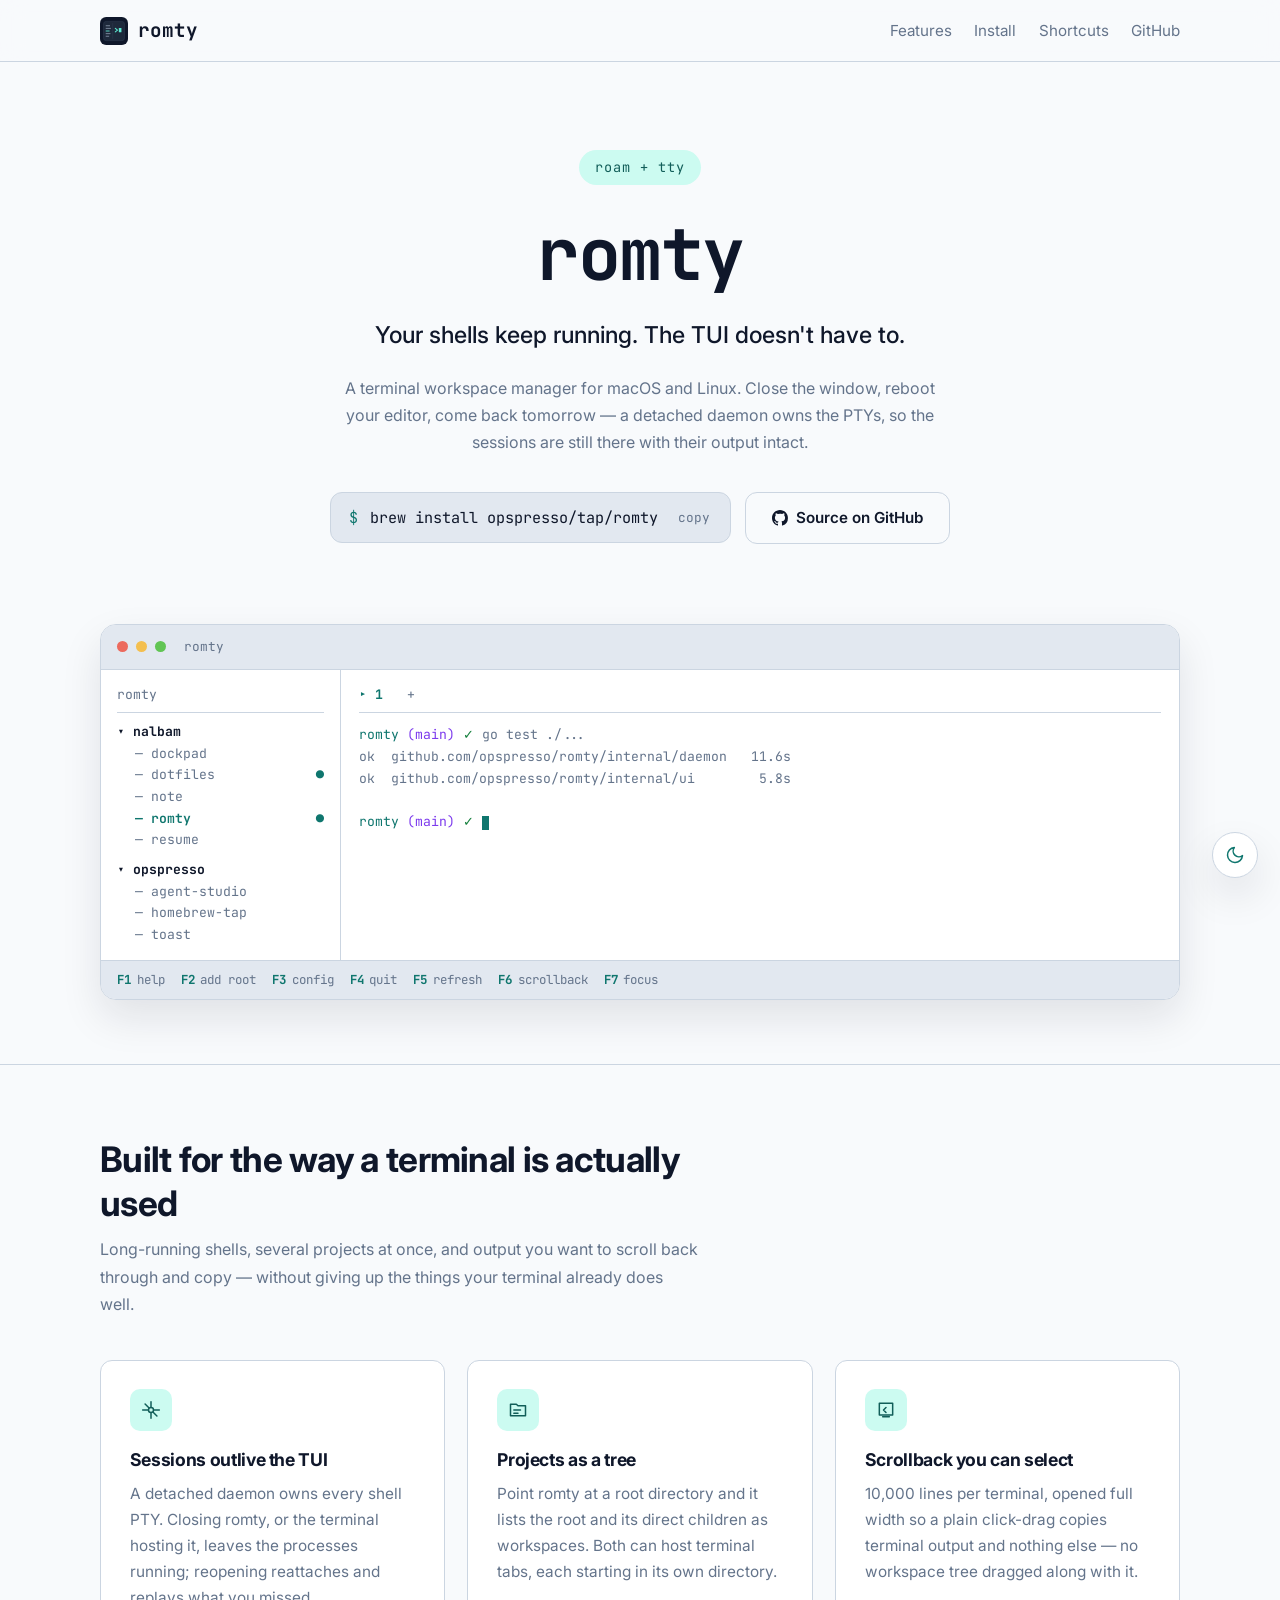
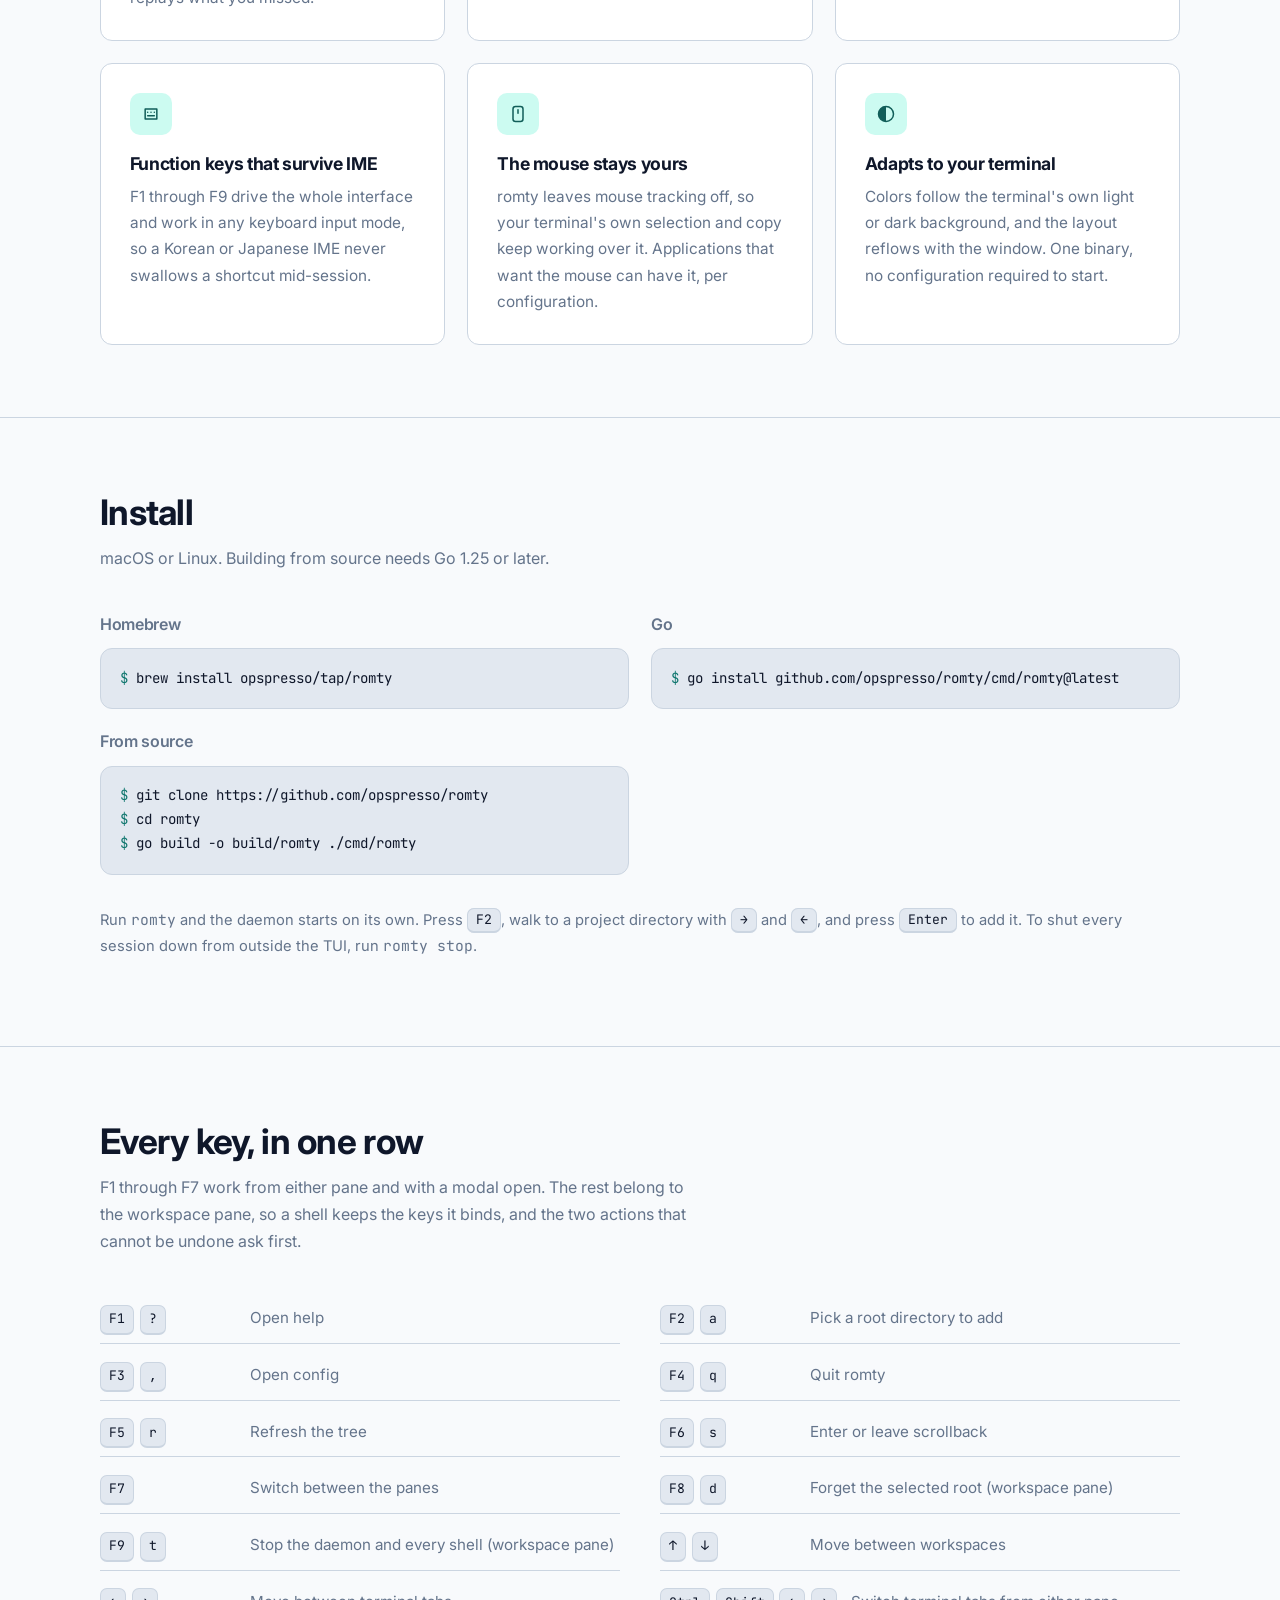
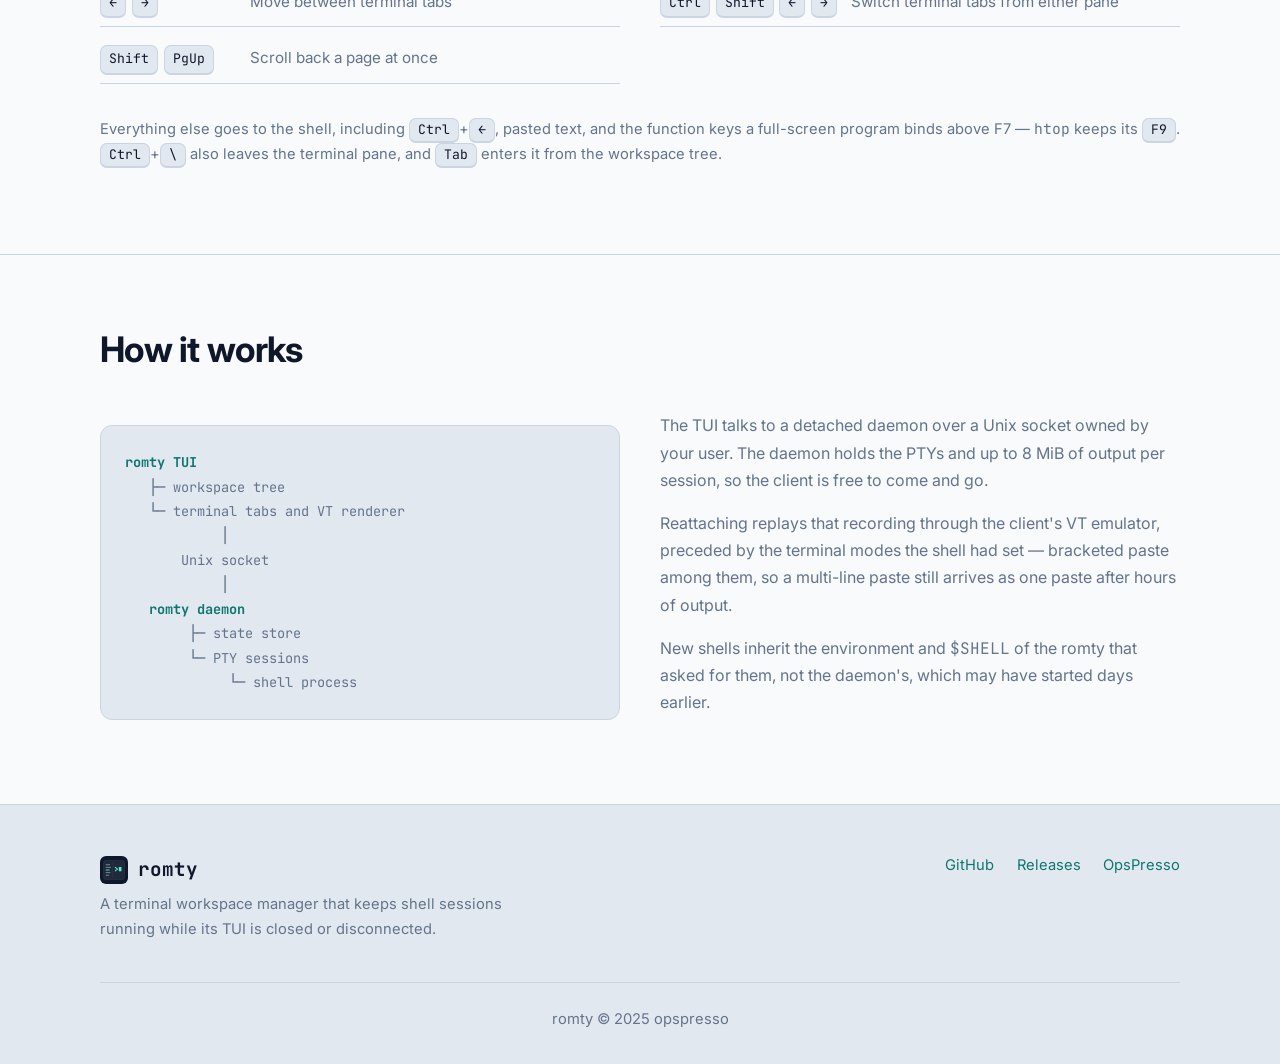
==== docs/index.html @ 1736f20d "feat: switch terminal tabs with Ctrl+Shift+arrows Reaching another tab took Ctrl+\\ to leave the ter" ====
<!DOCTYPE html>
<html lang="en" data-theme="dark">

<head>
  <meta charset="utf-8">
  <meta name="viewport" content="width=device-width, initial-scale=1.0">
  <title>romty — persistent terminal workspaces</title>
  <meta name="description"
    content="romty is a terminal workspace manager that keeps shell sessions running while its TUI is closed. Workspace tree, terminal tabs, and persistent PTY sessions in one process-light interface for macOS and Linux.">
  <link rel="canonical" href="https://romty.dev/">
  <link rel="icon" href="favicon.svg" type="image/svg+xml">
  <link rel="apple-touch-icon" href="images/apple-touch-icon.png">

  <meta property="og:type" content="website">
  <meta property="og:url" content="https://romty.dev/">
  <meta property="og:title" content="romty — persistent terminal workspaces">
  <meta property="og:description"
    content="Your shells keep running after you close the TUI. A workspace tree, terminal tabs, and persistent PTY sessions for macOS and Linux.">
  <!-- Raster, not the SVG: no link-preview crawler renders SVG, and iOS ignores
       it for the touch icon. -->
  <meta property="og:image" content="https://romty.dev/images/og.png">
  <meta property="og:image:width" content="1200">
  <meta property="og:image:height" content="630">
  <meta name="twitter:card" content="summary_large_image">

  <link rel="preconnect" href="https://fonts.googleapis.com">
  <link rel="preconnect" href="https://fonts.gstatic.com" crossorigin>
  <link
    href="https://fonts.googleapis.com/css2?family=Inter:wght@400;500;600;700&family=JetBrains+Mono:wght@400;600;700&display=swap"
    rel="stylesheet">
  <link rel="stylesheet" href="css/style.css">
  <script src="js/theme.js"></script>
</head>

<body>
  <nav class="nav">
    <div class="container">
      <a class="brand" href="./">
        <img src="images/romty.svg" alt="">romty
      </a>
      <div class="nav-links">
        <a href="#features">Features</a>
        <a href="#install">Install</a>
        <a href="#shortcuts" data-optional>Shortcuts</a>
        <a href="https://github.com/opspresso/romty" target="_blank" rel="noopener">GitHub</a>
      </div>
    </div>
  </nav>

  <header class="hero">
    <div class="container">
      <span class="eyebrow">roam + tty</span>
      <h1>romty</h1>
      <p class="lead">Your shells keep running. The TUI doesn't have to.</p>
      <p class="sub">
        A terminal workspace manager for macOS and Linux. Close the window, reboot your
        editor, come back tomorrow — a detached daemon owns the PTYs, so the sessions are
        still there with their output intact.
      </p>
      <div class="cta">
        <span class="copy-line">
          <span class="prompt">$</span>
          <code>brew install opspresso/tap/romty</code>
          <button class="copy-btn" type="button" data-copy="brew install opspresso/tap/romty">copy</button>
        </span>
        <a class="btn btn-ghost" href="https://github.com/opspresso/romty" target="_blank" rel="noopener">
          <svg viewBox="0 0 16 16" aria-hidden="true">
            <path
              d="M8 0C3.58 0 0 3.58 0 8c0 3.54 2.29 6.53 5.47 7.59.4.07.55-.17.55-.38 0-.19-.01-.82-.01-1.49-2.01.37-2.53-.49-2.69-.94-.09-.23-.48-.94-.82-1.13-.28-.15-.68-.52-.01-.53.63-.01 1.08.58 1.23.82.72 1.21 1.87.87 2.33.66.07-.52.28-.87.51-1.07-1.78-.2-3.64-.89-3.64-3.95 0-.87.31-1.59.82-2.15-.08-.2-.36-1.02.08-2.12 0 0 .67-.21 2.2.82a7.4 7.4 0 0 1 2-.27c.68 0 1.36.09 2 .27 1.53-1.04 2.2-.82 2.2-.82.44 1.1.16 1.92.08 2.12.51.56.82 1.27.82 2.15 0 3.07-1.87 3.75-3.65 3.95.29.25.54.73.54 1.48 0 1.07-.01 1.93-.01 2.2 0 .21.15.46.55.38A8.01 8.01 0 0 0 16 8c0-4.42-3.58-8-8-8z" />
          </svg>
          Source on GitHub
        </a>
      </div>
    </div>
  </header>

  <section class="demo">
    <div class="container">
      <div class="window">
        <div class="window-bar">
          <span class="dot red"></span><span class="dot amber"></span><span class="dot green"></span>
          <span class="window-title">romty</span>
        </div>
        <div class="screen">
          <div class="tree">
            <div class="tree-title">romty</div>
            <div class="tree-root">▾ nalbam</div>
            <div class="tree-item"><span>— dockpad</span></div>
            <div class="tree-item"><span>— dotfiles</span><span class="running">●</span></div>
            <div class="tree-item"><span>— note</span></div>
            <div class="tree-item current"><span>— romty</span><span class="running">●</span></div>
            <div class="tree-item"><span>— resume</span></div>
            <div class="tree-root" style="margin-top:.5rem">▾ opspresso</div>
            <div class="tree-item"><span>— agent-studio</span></div>
            <div class="tree-item"><span>— homebrew-tap</span></div>
            <div class="tree-item"><span>— toast</span></div>
          </div>
          <div class="pane">
            <div class="tabs"><span class="active">▸ 1</span> &nbsp; +</div>
            <pre><span class="path">romty</span> <span class="branch">(main)</span> <span class="ok">✓</span> go test ./...
ok  github.com/opspresso/romty/internal/daemon   11.6s
ok  github.com/opspresso/romty/internal/ui        5.8s

<span class="path">romty</span> <span class="branch">(main)</span> <span class="ok">✓</span> <span class="caret"></span></pre>
          </div>
          <div class="statusbar">
            <span><b>F1</b>help</span>
            <span><b>F2</b>add root</span>
            <span><b>F3</b>config</span>
            <span><b>F4</b>quit</span>
            <span><b>F5</b>refresh</span>
            <span><b>F6</b>scrollback</span>
            <span><b>F7</b>focus</span>
          </div>
        </div>
      </div>
    </div>
  </section>

  <section class="band" id="features">
    <div class="container">
      <div class="section-head">
        <h2>Built for the way a terminal is actually used</h2>
        <p>
          Long-running shells, several projects at once, and output you want to scroll back
          through and copy — without giving up the things your terminal already does well.
        </p>
      </div>

      <div class="grid">
        <div class="card">
          <span class="icon">
            <svg viewBox="0 0 24 24" aria-hidden="true">
              <path d="M12 2v6M12 22v-6M4.9 4.9l4.2 4.2M19.1 19.1l-4.2-4.2M2 12h6M22 12h-6" />
              <circle cx="12" cy="12" r="3" />
            </svg>
          </span>
          <h3>Sessions outlive the TUI</h3>
          <p>
            A detached daemon owns every shell PTY. Closing romty, or the terminal hosting it,
            leaves the processes running; reopening reattaches and replays what you missed.
          </p>
        </div>

        <div class="card">
          <span class="icon">
            <svg viewBox="0 0 24 24" aria-hidden="true">
              <path d="M3 5h7l2 2h9v12H3z" />
              <path d="M7 12h8M7 16h5" />
            </svg>
          </span>
          <h3>Projects as a tree</h3>
          <p>
            Point romty at a root directory and it lists the root and its direct children as
            workspaces. Both can host terminal tabs, each starting in its own directory.
          </p>
        </div>

        <div class="card">
          <span class="icon">
            <svg viewBox="0 0 24 24" aria-hidden="true">
              <path d="M4 4h16v14H4z" />
              <path d="M8 20h8M12 9l-3 3 3 3" />
            </svg>
          </span>
          <h3>Scrollback you can select</h3>
          <p>
            10,000 lines per terminal, opened full width so a plain click-drag copies terminal
            output and nothing else — no workspace tree dragged along with it.
          </p>
        </div>

        <div class="card">
          <span class="icon">
            <svg viewBox="0 0 24 24" aria-hidden="true">
              <path d="M5 6h14v12H5z" />
              <path d="M8 10h.01M12 10h.01M16 10h.01M8 14h8" />
            </svg>
          </span>
          <h3>Function keys that survive IME</h3>
          <p>
            F1 through F9 drive the whole interface and work in any keyboard input mode, so a
            Korean or Japanese IME never swallows a shortcut mid-session.
          </p>
        </div>

        <div class="card">
          <span class="icon">
            <svg viewBox="0 0 24 24" aria-hidden="true">
              <path d="M9 3h6a3 3 0 0 1 3 3v12a3 3 0 0 1-3 3H9a3 3 0 0 1-3-3V6a3 3 0 0 1 3-3z" />
              <path d="M12 7v4" />
            </svg>
          </span>
          <h3>The mouse stays yours</h3>
          <p>
            romty leaves mouse tracking off, so your terminal's own selection and copy keep
            working over it. Applications that want the mouse can have it, per configuration.
          </p>
        </div>

        <div class="card">
          <span class="icon">
            <svg viewBox="0 0 24 24" aria-hidden="true">
              <circle cx="12" cy="12" r="9" />
              <path d="M12 3a9 9 0 0 0 0 18z" fill="currentColor" stroke="none" />
            </svg>
          </span>
          <h3>Adapts to your terminal</h3>
          <p>
            Colors follow the terminal's own light or dark background, and the layout reflows
            with the window. One binary, no configuration required to start.
          </p>
        </div>
      </div>
    </div>
  </section>

  <section class="band" id="install">
    <div class="container">
      <div class="section-head">
        <h2>Install</h2>
        <p>macOS or Linux. Building from source needs Go 1.25 or later.</p>
      </div>

      <div class="install-grid">
        <div>
          <h3>Homebrew</h3>
          <pre class="block"><span class="prompt">$</span> brew install opspresso/tap/romty</pre>
        </div>
        <div>
          <h3>Go</h3>
          <pre class="block"><span class="prompt">$</span> go install github.com/opspresso/romty/cmd/romty@latest</pre>
        </div>
        <div>
          <h3>From source</h3>
          <pre class="block"><span class="prompt">$</span> git clone https://github.com/opspresso/romty
<span class="prompt">$</span> cd romty
<span class="prompt">$</span> go build -o build/romty ./cmd/romty</pre>
        </div>
      </div>

      <p class="note">
        Run <code>romty</code> and the daemon starts on its own. Press <kbd>F2</kbd>, walk to a
        project directory with <kbd>→</kbd> and <kbd>←</kbd>, and press <kbd>Enter</kbd> to add it.
        To shut every session down from outside the TUI, run <code>romty stop</code>.
      </p>
    </div>
  </section>

  <section class="band" id="shortcuts">
    <div class="container">
      <div class="section-head">
        <h2>Every key, in one row</h2>
        <p>
          F1 through F7 work from either pane and with a modal open. The rest belong to the
          workspace pane, so a shell keeps the keys it binds, and the two actions that cannot
          be undone ask first.
        </p>
      </div>

      <div class="keys">
        <div class="key-row"><span class="caps"><kbd>F1</kbd><kbd>?</kbd></span><span>Open help</span></div>
        <div class="key-row"><span class="caps"><kbd>F2</kbd><kbd>a</kbd></span><span>Pick a root directory to
            add</span></div>
        <div class="key-row"><span class="caps"><kbd>F3</kbd><kbd>,</kbd></span><span>Open config</span></div>
        <div class="key-row"><span class="caps"><kbd>F4</kbd><kbd>q</kbd></span><span>Quit romty</span></div>
        <div class="key-row"><span class="caps"><kbd>F5</kbd><kbd>r</kbd></span><span>Refresh the tree</span></div>
        <div class="key-row"><span class="caps"><kbd>F6</kbd><kbd>s</kbd></span><span>Enter or leave scrollback</span>
        </div>
        <div class="key-row"><span class="caps"><kbd>F7</kbd></span><span>Switch between the panes</span></div>
        <div class="key-row"><span class="caps"><kbd>F8</kbd><kbd>d</kbd></span><span>Forget the selected root
            (workspace pane)</span></div>
        <div class="key-row"><span class="caps"><kbd>F9</kbd><kbd>t</kbd></span><span>Stop the daemon and every
            shell (workspace pane)</span></div>
        <div class="key-row"><span class="caps"><kbd>↑</kbd><kbd>↓</kbd></span><span>Move between workspaces</span>
        </div>
        <div class="key-row"><span class="caps"><kbd>←</kbd><kbd>→</kbd></span><span>Move between terminal tabs</span>
        </div>
        <div class="key-row"><span class="caps"><kbd>Ctrl</kbd><kbd>Shift</kbd><kbd>←</kbd><kbd>→</kbd></span><span>Switch
            terminal tabs from either pane</span></div>
        <div class="key-row"><span class="caps"><kbd>Shift</kbd><kbd>PgUp</kbd></span><span>Scroll back a page at
            once</span></div>
      </div>

      <p class="note">
        Everything else goes to the shell, including <kbd>Ctrl</kbd>+<kbd>←</kbd>, pasted text,
        and the function keys a full-screen program binds above F7 — <code>htop</code> keeps its
        <kbd>F9</kbd>. <kbd>Ctrl</kbd>+<kbd>\</kbd> also leaves the terminal pane, and
        <kbd>Tab</kbd> enters it from the workspace tree.
      </p>
    </div>
  </section>

  <section class="band" id="how">
    <div class="container">
      <div class="section-head">
        <h2>How it works</h2>
      </div>
      <div class="arch">
        <pre>
<b>romty TUI</b>
   ├─ workspace tree
   └─ terminal tabs and VT renderer
            │
       Unix socket
            │
   <b>romty daemon</b>
        ├─ state store
        └─ PTY sessions
             └─ shell process</pre>
        <div>
          <p>
            The TUI talks to a detached daemon over a Unix socket owned by your user. The
            daemon holds the PTYs and up to 8&nbsp;MiB of output per session, so the client is
            free to come and go.
          </p>
          <p>
            Reattaching replays that recording through the client's VT emulator, preceded by
            the terminal modes the shell had set — bracketed paste among them, so a multi-line
            paste still arrives as one paste after hours of output.
          </p>
          <p>
            New shells inherit the environment and <code>$SHELL</code> of the romty that asked
            for them, not the daemon's, which may have started days earlier.
          </p>
        </div>
      </div>
    </div>
  </section>

  <footer class="footer">
    <div class="container">
      <div class="row">
        <div>
          <a class="brand" href="./"><img src="images/romty.svg" alt="">romty</a>
          <p>
            A terminal workspace manager that keeps shell sessions running while its TUI is
            closed or disconnected.
          </p>
        </div>
        <div class="footer-links">
          <a href="https://github.com/opspresso/romty" target="_blank" rel="noopener">GitHub</a>
          <a href="https://github.com/opspresso/romty/releases" target="_blank" rel="noopener">Releases</a>
          <a href="https://opspresso.com" target="_blank" rel="noopener">OpsPresso</a>
        </div>
      </div>
      <div class="footer-bottom">romty &copy; 2025 opspresso</div>
    </div>
  </footer>

  <button class="theme-toggle" type="button" onclick="toggleTheme()" aria-label="Switch theme"></button>
</body>

</html>
---- docs/css/style.css ----
/* romty.dev
 *
 * The palette is romty's own, lifted from internal/ui/styles.go so the site
 * and the program share a face. Dark is the default because that is where a
 * terminal lives; the toggle and the system preference both still apply.
 */

:root {
  --text: #e2e8f0;
  --muted: #8492a6;
  --border: #334155;
  --surface: #1e293b;
  --canvas: #0f172a;
  --raised: #172033;
  --accent: #5eead4;
  --accent-surface: #134e4a;
  --accent-text: #f0fdfa;
  --danger: #fb7185;

  --radius: 12px;
  --radius-lg: 16px;
  --shadow: 0 18px 40px rgba(2, 6, 23, 0.45);
  --speed: 0.25s;

  --mono: "JetBrains Mono", ui-monospace, SFMono-Regular, "SF Mono", Menlo, monospace;
  --sans: "Inter", -apple-system, BlinkMacSystemFont, "Segoe UI", sans-serif;
}

:root[data-theme="light"] {
  --text: #0f172a;
  --muted: #64748b;
  --border: #cbd5e1;
  --surface: #e2e8f0;
  --canvas: #f8fafc;
  --raised: #ffffff;
  --accent: #0f766e;
  --accent-surface: #ccfbf1;
  --accent-text: #115e59;
  --danger: #be123c;

  --shadow: 0 18px 40px rgba(15, 23, 42, 0.1);
}

*,
*::before,
*::after {
  box-sizing: border-box;
}

body {
  margin: 0;
  font-family: var(--sans);
  background: var(--canvas);
  color: var(--text);
  line-height: 1.7;
  -webkit-font-smoothing: antialiased;
  -moz-osx-font-smoothing: grayscale;
  transition: background-color var(--speed) ease, color var(--speed) ease;
}

.container {
  width: min(1080px, 100% - 3rem);
  margin: 0 auto;
}

a {
  color: var(--accent);
  text-decoration: none;
  transition: color var(--speed) ease;
}

a:hover {
  text-decoration: underline;
}

h1,
h2,
h3 {
  line-height: 1.25;
  letter-spacing: -0.02em;
  margin: 0;
}

code,
kbd,
pre {
  font-family: var(--mono);
}

/* ---------------------------------------------------------------- nav */

.nav {
  position: sticky;
  top: 0;
  z-index: 20;
  backdrop-filter: blur(12px);
  background: color-mix(in srgb, var(--canvas) 85%, transparent);
  border-bottom: 1px solid var(--border);
}

.nav .container {
  display: flex;
  align-items: center;
  gap: 1.5rem;
  padding: 0.9rem 0;
}

.brand {
  display: flex;
  align-items: center;
  gap: 0.6rem;
  font-family: var(--mono);
  font-size: 1.2rem;
  font-weight: 700;
  color: var(--text);
}

.brand:hover {
  text-decoration: none;
}

.brand img {
  width: 28px;
  height: 28px;
}

.nav-links {
  margin-left: auto;
  display: flex;
  align-items: center;
  gap: 1.4rem;
  font-size: 0.95rem;
}

.nav-links a {
  color: var(--muted);
}

.nav-links a:hover {
  color: var(--accent);
  text-decoration: none;
}

/* --------------------------------------------------------------- hero */

.hero {
  padding: 5.5rem 0 3rem;
  text-align: center;
}

.eyebrow {
  display: inline-block;
  font-family: var(--mono);
  font-size: 0.85rem;
  letter-spacing: 0.08em;
  color: var(--accent-text);
  background: var(--accent-surface);
  border-radius: 999px;
  padding: 0.35rem 1rem;
  margin-bottom: 1.6rem;
}

.hero h1 {
  font-family: var(--mono);
  font-size: clamp(3rem, 9vw, 4.5rem);
  font-weight: 700;
  margin-bottom: 1rem;
}

.hero .lead {
  font-size: clamp(1.15rem, 3vw, 1.45rem);
  max-width: 44ch;
  margin: 0 auto 1.2rem;
  font-weight: 500;
  text-wrap: balance;
}

.hero .sub {
  color: var(--muted);
  max-width: 62ch;
  margin: 0 auto 2.2rem;
}

.cta {
  display: flex;
  flex-wrap: wrap;
  gap: 0.9rem;
  justify-content: center;
  align-items: center;
}

.btn {
  display: inline-flex;
  align-items: center;
  gap: 0.5rem;
  padding: 0.75rem 1.6rem;
  border-radius: var(--radius);
  font-weight: 600;
  font-size: 0.95rem;
  border: 1px solid transparent;
  transition: transform var(--speed) ease, background-color var(--speed) ease,
    border-color var(--speed) ease, color var(--speed) ease;
}

.btn:hover {
  transform: translateY(-2px);
  text-decoration: none;
}

.btn-primary {
  background: var(--accent);
  color: var(--canvas);
}

.btn-ghost {
  border-color: var(--border);
  color: var(--text);
}

.btn-ghost:hover {
  border-color: var(--accent);
  color: var(--accent);
}

.btn svg {
  width: 1.05em;
  height: 1.05em;
  fill: currentColor;
}

/* ------------------------------------------------------------ install */

.copy-line {
  display: inline-flex;
  align-items: center;
  gap: 0.75rem;
  font-family: var(--mono);
  font-size: 0.95rem;
  background: var(--surface);
  border: 1px solid var(--border);
  border-radius: var(--radius);
  padding: 0.7rem 0.75rem 0.7rem 1.1rem;
  max-width: 100%;
}

.copy-line .prompt {
  color: var(--accent);
  user-select: none;
}

.copy-line code {
  overflow-x: auto;
  white-space: nowrap;
  /* A flex item will not shrink below its content without this, which is how
     a long command pushes the page into a horizontal scroll on a phone. */
  min-width: 0;
}

.copy-btn {
  border: 0;
  background: transparent;
  color: var(--muted);
  cursor: pointer;
  border-radius: 8px;
  padding: 0.3rem 0.5rem;
  font-family: var(--mono);
  font-size: 0.8rem;
  transition: color var(--speed) ease, background-color var(--speed) ease;
}

.copy-btn:hover {
  color: var(--accent);
  background: var(--accent-surface);
}

/* ------------------------------------------------------ terminal demo */

.demo {
  padding: 2rem 0 4rem;
}

.window {
  background: var(--raised);
  border: 1px solid var(--border);
  border-radius: var(--radius-lg);
  box-shadow: var(--shadow);
  overflow: hidden;
}

.window-bar {
  display: flex;
  align-items: center;
  gap: 0.5rem;
  padding: 0.7rem 1rem;
  border-bottom: 1px solid var(--border);
  background: var(--surface);
}

.dot {
  width: 11px;
  height: 11px;
  border-radius: 50%;
  background: var(--border);
}

.dot.red {
  background: #ec6a5e;
}

.dot.amber {
  background: #f4bf4f;
}

.dot.green {
  background: #61c554;
}

.window-title {
  margin-left: 0.6rem;
  font-family: var(--mono);
  font-size: 0.8rem;
  color: var(--muted);
}

.screen {
  font-family: var(--mono);
  font-size: 0.82rem;
  line-height: 1.65;
  display: grid;
  grid-template-columns: 15rem 1fr;
  min-height: 20rem;
}

.tree {
  border-right: 1px solid var(--border);
  padding: 0.9rem 1rem;
  overflow: hidden;
}

.tree-title {
  color: var(--muted);
  padding-bottom: 0.4rem;
  border-bottom: 1px solid var(--border);
  margin-bottom: 0.5rem;
}

.tree-root {
  font-weight: 700;
}

.tree-item {
  color: var(--muted);
  padding-left: 1.1rem;
  display: flex;
  justify-content: space-between;
}

.tree-item.current {
  color: var(--accent);
  font-weight: 600;
}

.tree-item .running {
  color: var(--accent);
}

.pane {
  padding: 0.9rem 1.1rem;
  overflow: hidden;
}

.tabs {
  border-bottom: 1px solid var(--border);
  padding-bottom: 0.4rem;
  margin-bottom: 0.7rem;
  color: var(--muted);
}

.tabs .active {
  color: var(--accent);
  font-weight: 700;
}

.pane pre {
  margin: 0;
  white-space: pre;
  overflow-x: auto;
  color: var(--muted);
}

.pane .path {
  color: var(--accent);
}

.pane .branch {
  color: #c4b5fd;
}

:root[data-theme="light"] .pane .branch {
  color: #7c3aed;
}

.pane .ok {
  color: #86efac;
}

:root[data-theme="light"] .pane .ok {
  color: #15803d;
}

.pane .art {
  color: var(--text);
}

.caret {
  display: inline-block;
  width: 0.6em;
  height: 1.05em;
  vertical-align: text-bottom;
  background: var(--accent);
  animation: blink 1.1s steps(1) infinite;
}

@keyframes blink {
  50% {
    opacity: 0;
  }
}

/* The blinking caret is the loudest motion here, but the lifting cards and
   buttons are motion too. Someone who asked for less of it meant all of it. */
@media (prefers-reduced-motion: reduce) {
  *,
  *::before,
  *::after {
    animation: none !important;
    transition: none !important;
  }

  .btn:hover,
  .card:hover,
  .theme-toggle:hover {
    transform: none;
  }
}

.statusbar {
  grid-column: 1 / -1;
  border-top: 1px solid var(--border);
  background: var(--surface);
  padding: 0.55rem 1rem;
  display: flex;
  flex-wrap: wrap;
  gap: 0.35rem 1rem;
  font-family: var(--mono);
  font-size: 0.78rem;
  color: var(--muted);
}

.statusbar b {
  color: var(--accent);
  font-weight: 700;
  margin-right: 0.35rem;
}

/* ------------------------------------------------------------ sections */

section.band {
  padding: 4.5rem 0;
  border-top: 1px solid var(--border);
}

.section-head {
  max-width: 60ch;
  margin-bottom: 2.6rem;
}

.section-head h2 {
  font-size: clamp(1.7rem, 4vw, 2.2rem);
  margin-bottom: 0.7rem;
}

.section-head p {
  color: var(--muted);
  margin: 0;
}

/* ----------------------------------------------------------- features */

.grid {
  display: grid;
  gap: 1.4rem;
  grid-template-columns: repeat(auto-fit, minmax(280px, 1fr));
}

.card {
  background: var(--raised);
  border: 1px solid var(--border);
  border-radius: var(--radius);
  padding: 1.8rem;
  transition: transform var(--speed) ease, border-color var(--speed) ease;
}

.card:hover {
  transform: translateY(-4px);
  border-color: var(--accent);
}

.card h3 {
  font-size: 1.1rem;
  margin-bottom: 0.6rem;
}

.card p {
  color: var(--muted);
  margin: 0;
  font-size: 0.96rem;
}

.card .icon {
  display: inline-flex;
  align-items: center;
  justify-content: center;
  width: 42px;
  height: 42px;
  border-radius: 10px;
  background: var(--accent-surface);
  color: var(--accent-text);
  margin-bottom: 1.1rem;
}

.card .icon svg {
  width: 20px;
  height: 20px;
  fill: none;
  stroke: currentColor;
  stroke-width: 1.8;
  stroke-linecap: round;
  stroke-linejoin: round;
}

/* ------------------------------------------------------------ install */

.install-grid {
  display: grid;
  gap: 1.4rem;
  /* The commands are long; three columns cut them off rather than wrap. */
  grid-template-columns: repeat(auto-fit, minmax(min(100%, 460px), 1fr));
}

.install-grid h3 {
  font-size: 1rem;
  margin-bottom: 0.9rem;
  color: var(--muted);
  font-weight: 600;
}

pre.block {
  margin: 0;
  background: var(--surface);
  border: 1px solid var(--border);
  border-radius: var(--radius);
  padding: 1.1rem 1.2rem;
  overflow-x: auto;
  font-size: 0.88rem;
  color: var(--text);
}

pre.block .prompt {
  color: var(--accent);
  user-select: none;
}

pre.block .comment {
  color: var(--muted);
}

/* ----------------------------------------------------------- shortcuts */

.keys {
  display: grid;
  gap: 0.6rem 2.5rem;
  grid-template-columns: repeat(auto-fit, minmax(min(100%, 420px), 1fr));
}

.key-row {
  display: flex;
  align-items: baseline;
  gap: 0.9rem;
  padding: 0.5rem 0;
  border-bottom: 1px solid var(--border);
}

.key-row span {
  color: var(--muted);
  font-size: 0.95rem;
}

kbd {
  background: var(--surface);
  border: 1px solid var(--border);
  border-bottom-width: 2px;
  border-radius: 7px;
  padding: 0.15rem 0.5rem;
  font-size: 0.82rem;
  color: var(--text);
  white-space: nowrap;
}

.key-row .caps {
  display: flex;
  gap: 0.35rem;
  flex: 0 0 8.5rem;
}

.note {
  color: var(--muted);
  font-size: 0.92rem;
  margin-top: 2rem;
}

/* -------------------------------------------------------- architecture */

.arch {
  display: grid;
  gap: 2.5rem;
  grid-template-columns: minmax(0, 1fr) minmax(0, 1fr);
  align-items: center;
}

.arch pre {
  margin: 0;
  background: var(--surface);
  border: 1px solid var(--border);
  border-radius: var(--radius);
  padding: 1.5rem;
  overflow-x: auto;
  font-size: 0.85rem;
  color: var(--muted);
  line-height: 1.8;
}

.arch pre b {
  color: var(--accent);
  font-weight: 700;
}

.arch p {
  color: var(--muted);
}

.arch p:first-child {
  margin-top: 0;
}

/* ------------------------------------------------------------- footer */

.footer {
  border-top: 1px solid var(--border);
  background: var(--surface);
  padding: 3rem 0 2rem;
  font-size: 0.92rem;
}

.footer .row {
  display: flex;
  flex-wrap: wrap;
  gap: 2rem;
  justify-content: space-between;
  align-items: flex-start;
}

.footer p {
  color: var(--muted);
  margin: 0.4rem 0 0;
  max-width: 48ch;
}

.footer-links {
  display: flex;
  gap: 1.4rem;
}

.footer-bottom {
  margin-top: 2.5rem;
  padding-top: 1.5rem;
  border-top: 1px solid var(--border);
  color: var(--muted);
  text-align: center;
}

/* -------------------------------------------------------- theme toggle */

.theme-toggle {
  position: fixed;
  right: 22px;
  bottom: 22px;
  width: 46px;
  height: 46px;
  border-radius: 50%;
  border: 1px solid var(--border);
  background: var(--raised);
  color: var(--accent);
  cursor: pointer;
  display: flex;
  align-items: center;
  justify-content: center;
  box-shadow: var(--shadow);
  transition: transform var(--speed) ease, border-color var(--speed) ease;
  z-index: 30;
}

.theme-toggle:hover {
  transform: scale(1.08);
  border-color: var(--accent);
}

.theme-toggle svg {
  width: 20px;
  height: 20px;
  fill: none;
  stroke: currentColor;
  stroke-width: 1.8;
  stroke-linecap: round;
  stroke-linejoin: round;
}

/* -------------------------------------------------------- narrow view */

@media (max-width: 860px) {
  .arch {
    grid-template-columns: 1fr;
  }

  .screen {
    grid-template-columns: 1fr;
  }

  .tree {
    border-right: 0;
    border-bottom: 1px solid var(--border);
  }
}

@media (max-width: 560px) {
  .nav-links a[data-optional] {
    display: none;
  }

  .hero {
    padding-top: 3.5rem;
  }

  .key-row .caps {
    flex-basis: 7rem;
  }
}
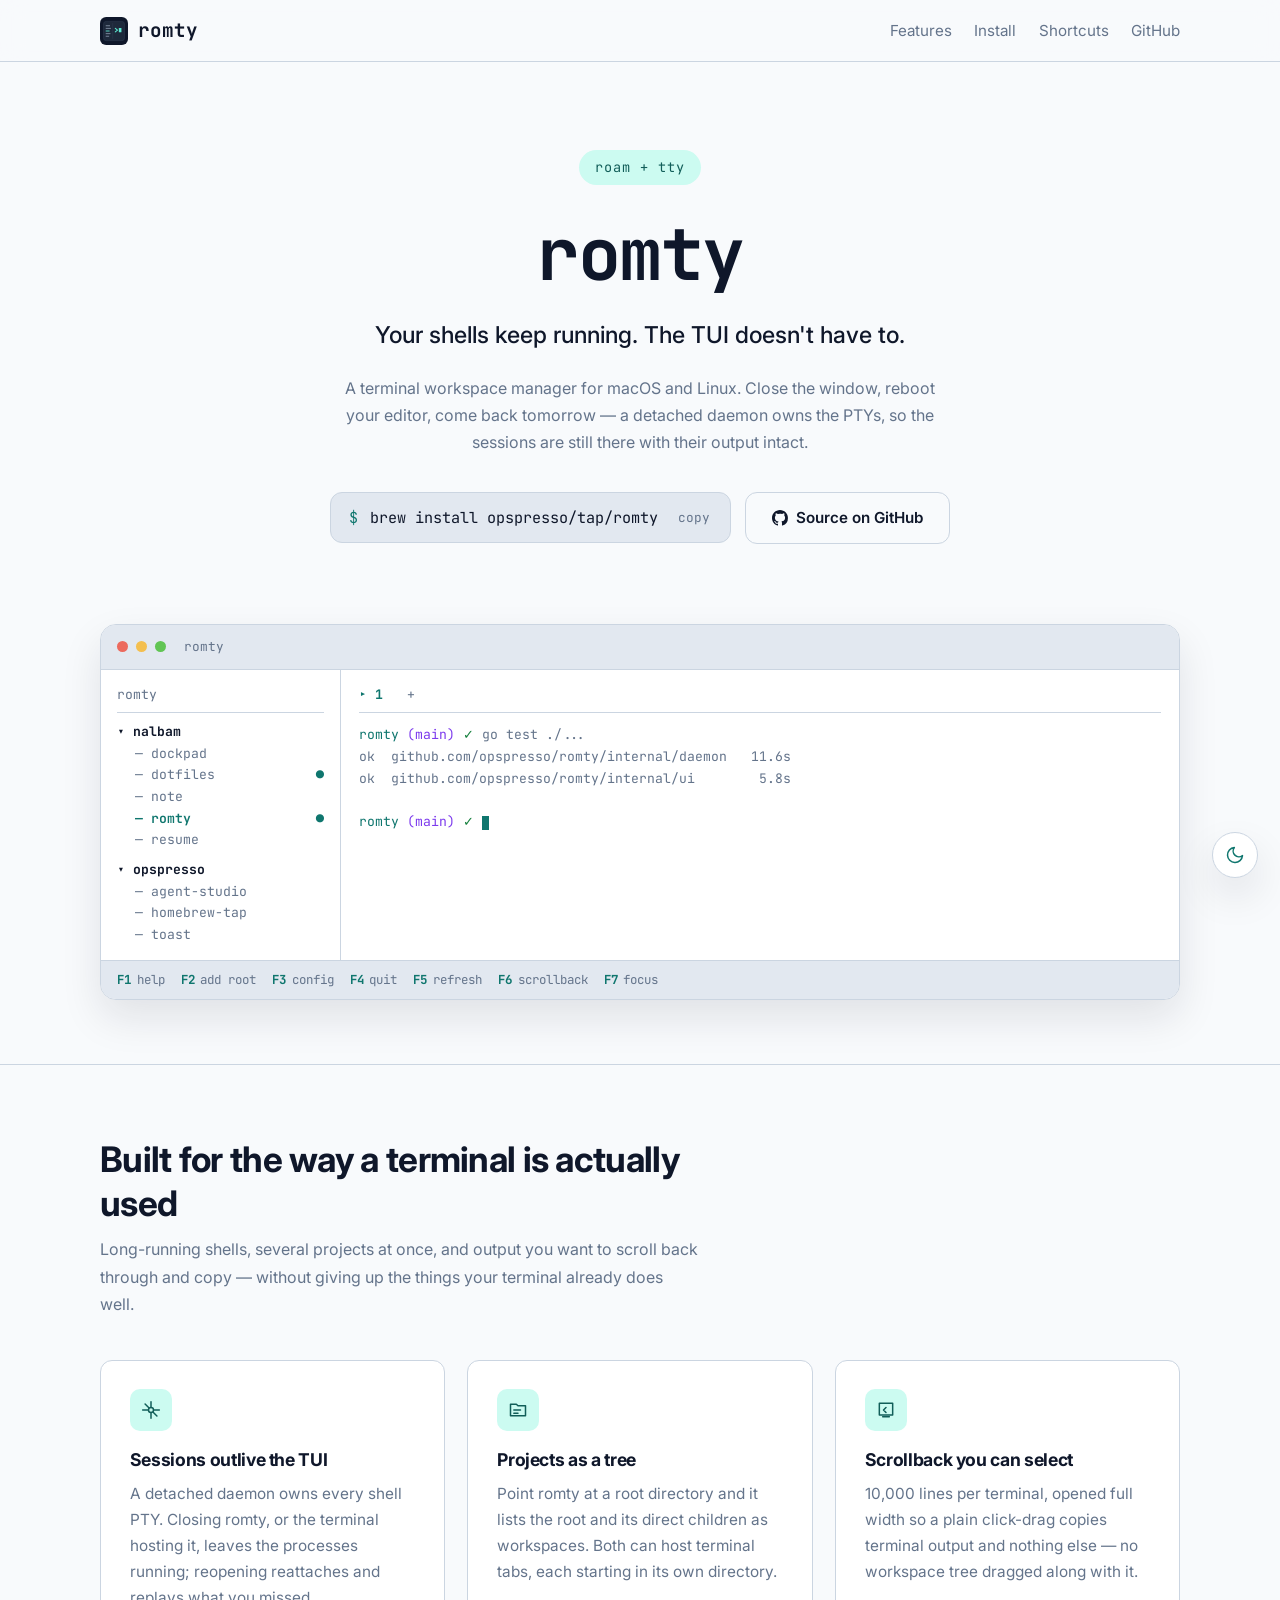
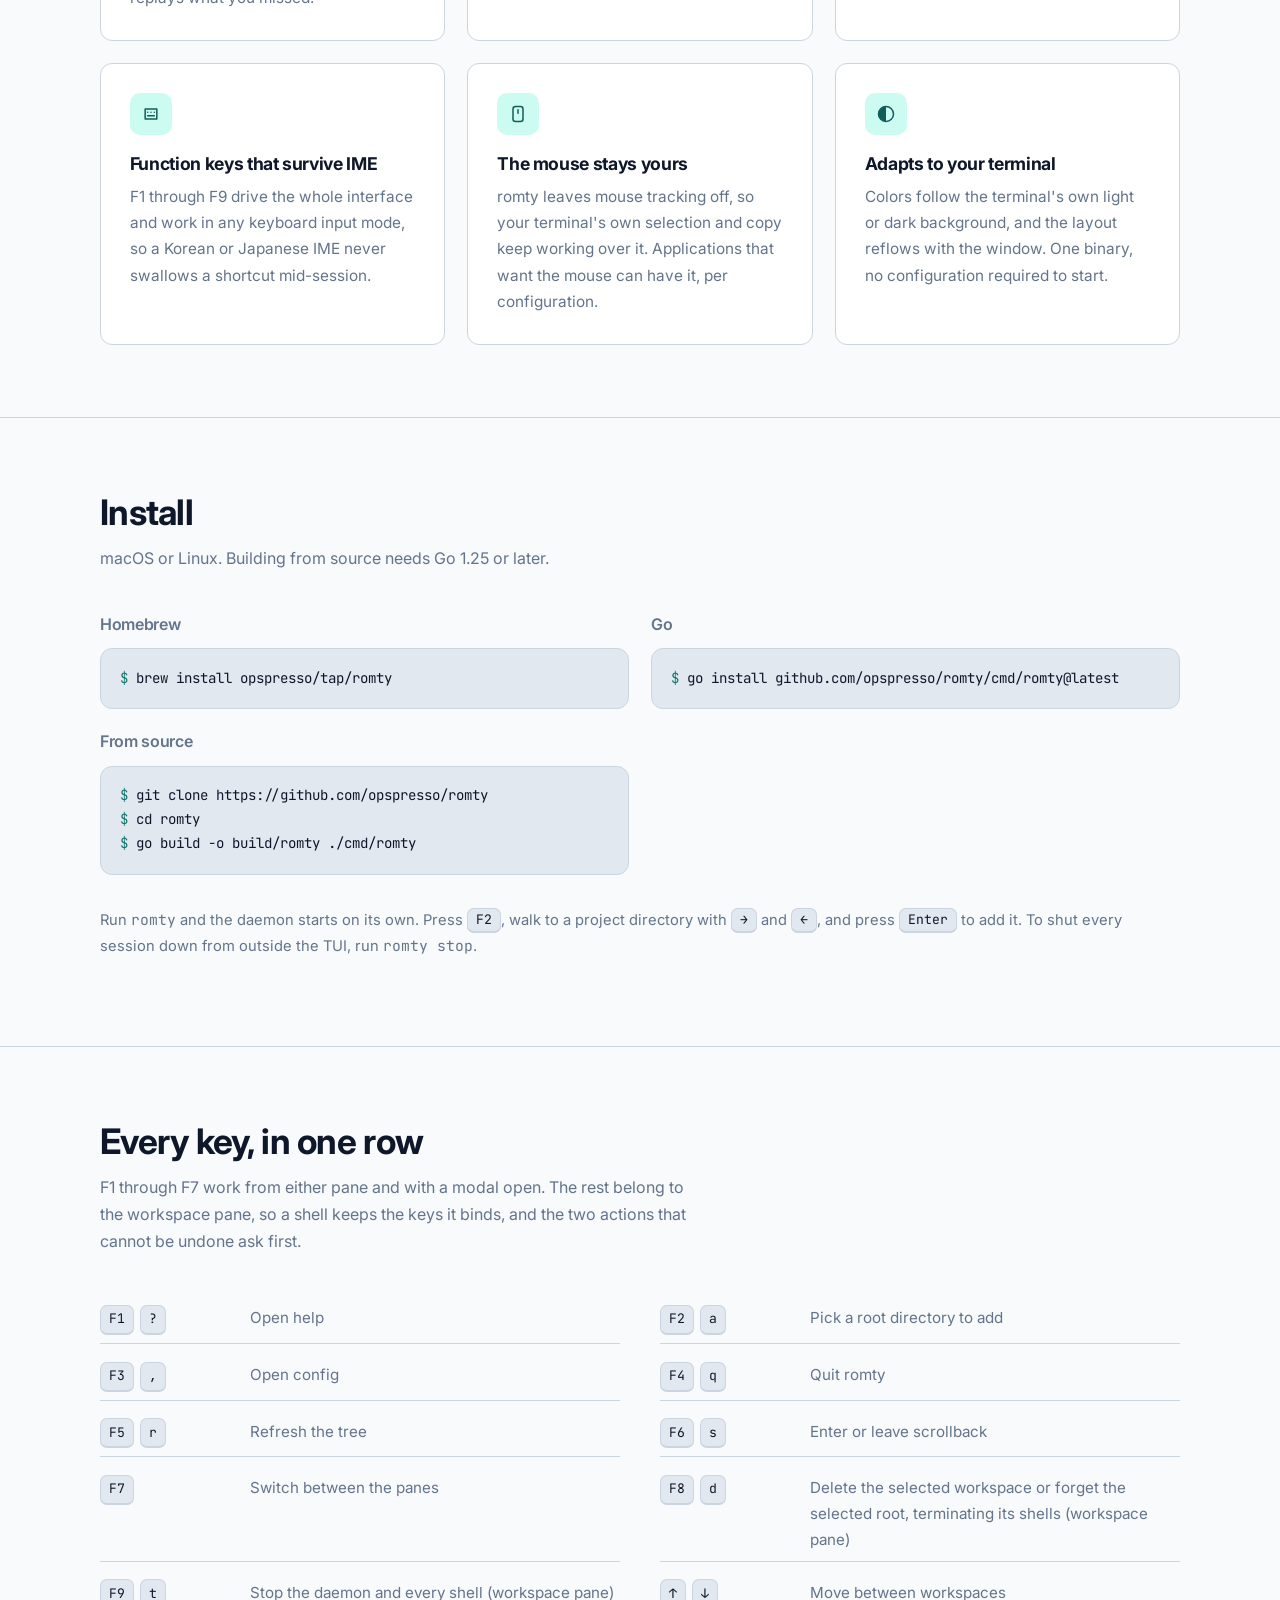
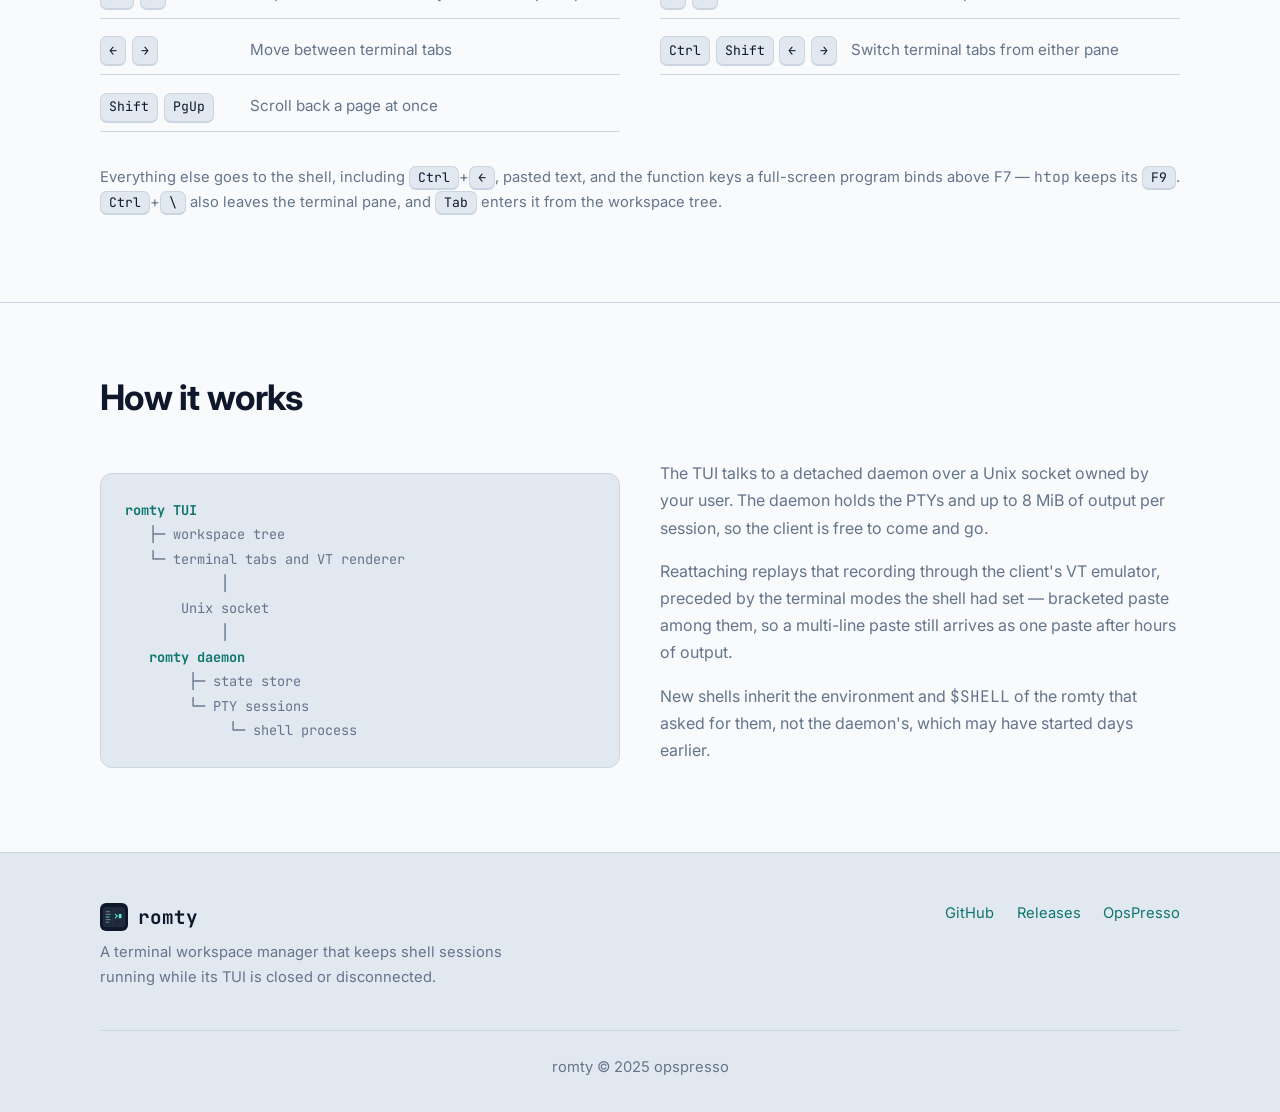
==== commit 17454e77: "feat: remove selected items and sessions" ====
--- a/docs/index.html
+++ b/docs/index.html
@@ -30,6 +30,16 @@
     rel="stylesheet">
   <link rel="stylesheet" href="css/style.css">
   <script src="js/theme.js"></script>
+
+  <!-- Google tag (gtag.js) -->
+  <script async src="https://www.googletagmanager.com/gtag/js?id=G-FF16FZ8KNB"></script>
+  <script>
+    window.dataLayer = window.dataLayer || [];
+    function gtag() { dataLayer.push(arguments); }
+    gtag('js', new Date());
+
+    gtag('config', 'G-FF16FZ8KNB');
+  </script>
 </head>
 
 <body>
@@ -268,8 +278,8 @@
         <div class="key-row"><span class="caps"><kbd>F6</kbd><kbd>s</kbd></span><span>Enter or leave scrollback</span>
         </div>
         <div class="key-row"><span class="caps"><kbd>F7</kbd></span><span>Switch between the panes</span></div>
-        <div class="key-row"><span class="caps"><kbd>F8</kbd><kbd>d</kbd></span><span>Forget the selected root
-            (workspace pane)</span></div>
+        <div class="key-row"><span class="caps"><kbd>F8</kbd><kbd>d</kbd></span><span>Delete the selected workspace
+            or forget the selected root, terminating its shells (workspace pane)</span></div>
         <div class="key-row"><span class="caps"><kbd>F9</kbd><kbd>t</kbd></span><span>Stop the daemon and every
             shell (workspace pane)</span></div>
         <div class="key-row"><span class="caps"><kbd>↑</kbd><kbd>↓</kbd></span><span>Move between workspaces</span>
--- a/docs/css/style.css
+++ b/docs/css/style.css
@@ -207,11 +207,6 @@
   text-decoration: none;
 }
 
-.btn-primary {
-  background: var(--accent);
-  color: var(--canvas);
-}
-
 .btn-ghost {
   border-color: var(--border);
   color: var(--text);
@@ -406,10 +401,6 @@
 
 :root[data-theme="light"] .pane .ok {
   color: #15803d;
-}
-
-.pane .art {
-  color: var(--text);
 }
 
 .caret {
@@ -571,10 +562,6 @@
   user-select: none;
 }
 
-pre.block .comment {
-  color: var(--muted);
-}
-
 /* ----------------------------------------------------------- shortcuts */
 
 .keys {
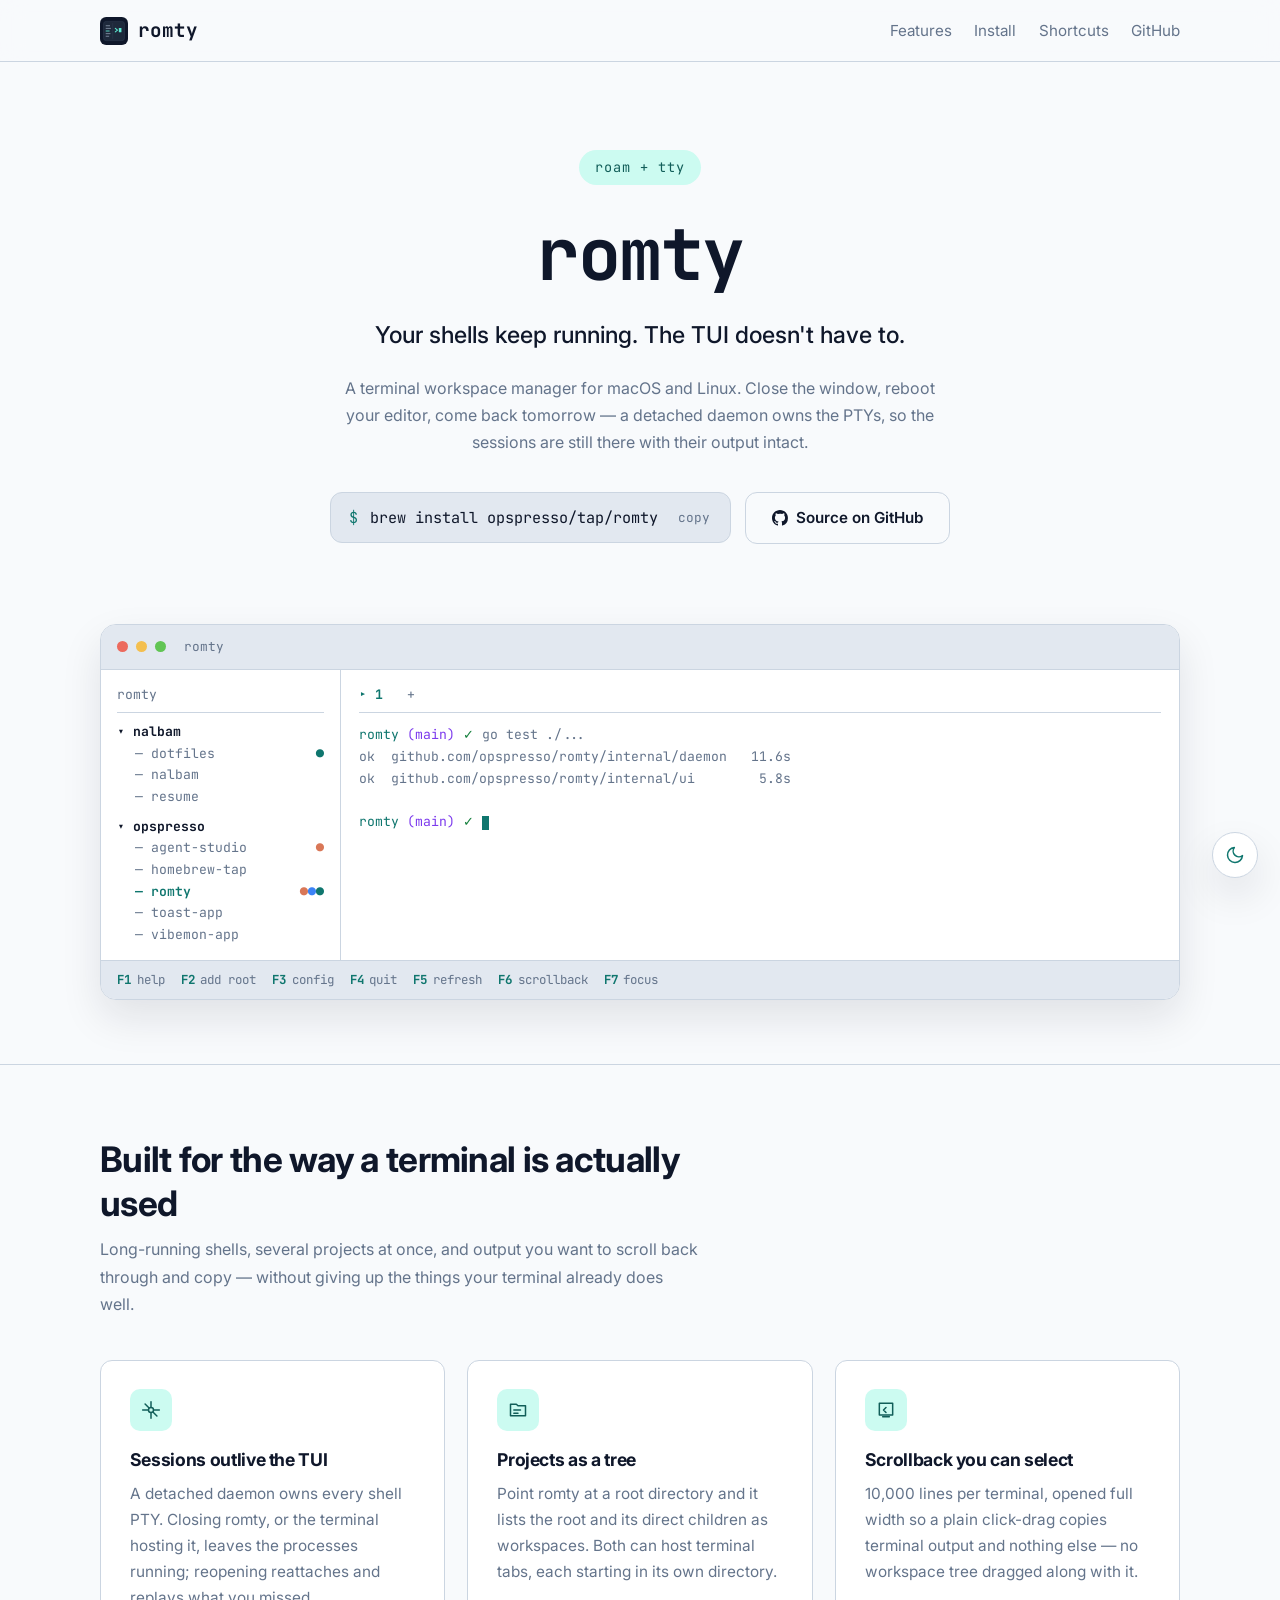
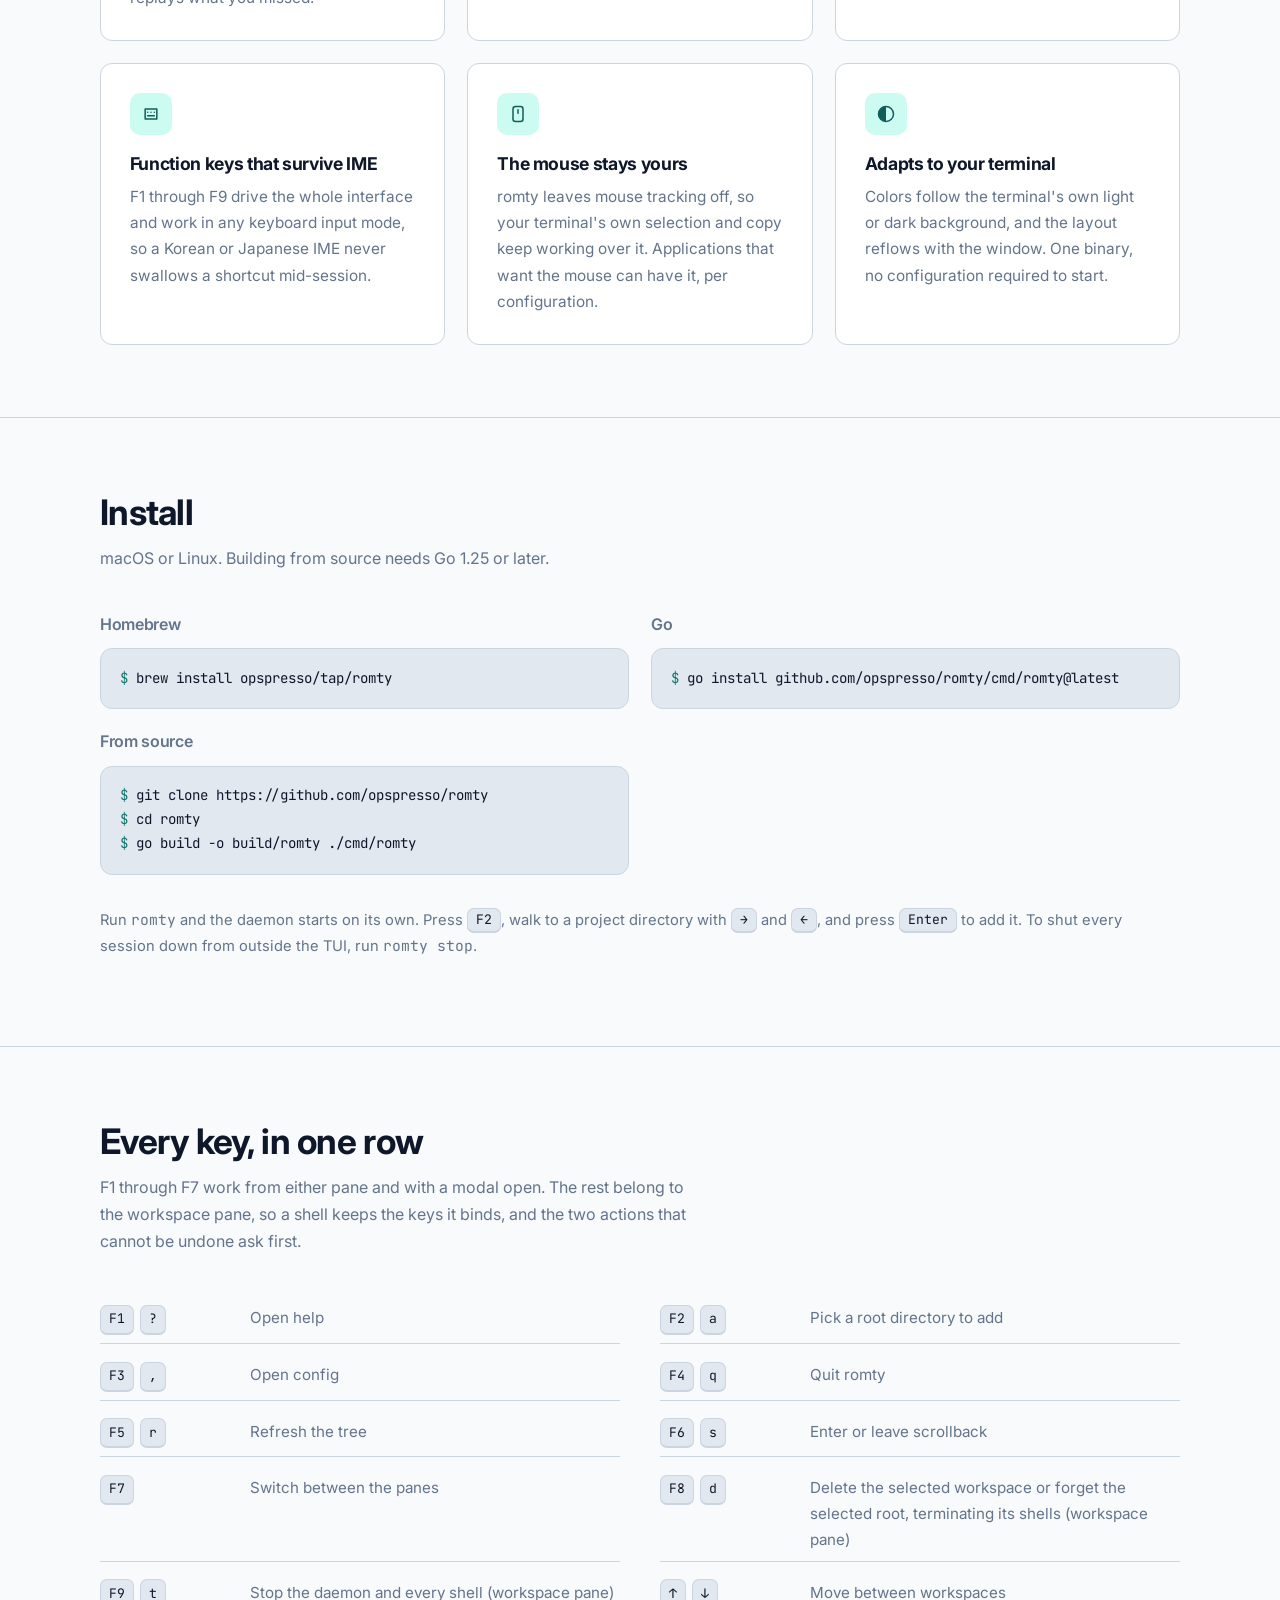
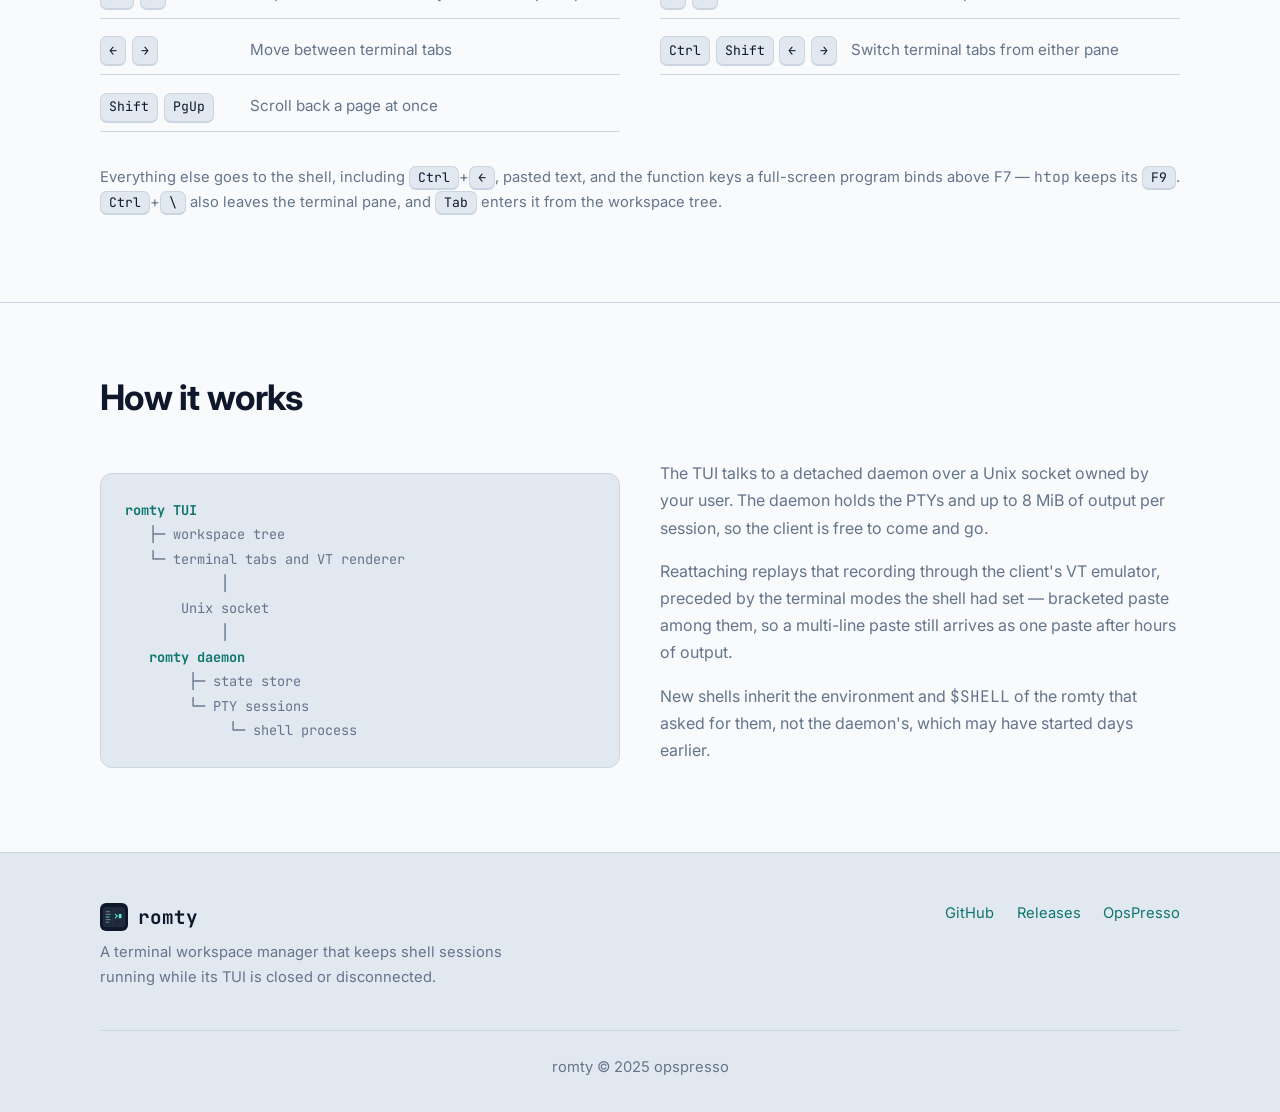
==== commit c95e9a8d: "docs: update workspace demo state" ====
--- a/docs/index.html
+++ b/docs/index.html
@@ -95,15 +95,20 @@
           <div class="tree">
             <div class="tree-title">romty</div>
             <div class="tree-root">▾ nalbam</div>
-            <div class="tree-item"><span>— dockpad</span></div>
-            <div class="tree-item"><span>— dotfiles</span><span class="running">●</span></div>
-            <div class="tree-item"><span>— note</span></div>
-            <div class="tree-item current"><span>— romty</span><span class="running">●</span></div>
+            <div class="tree-item"><span>— dotfiles</span><span class="running" title="bash running"
+                aria-label="bash running">●</span></div>
+            <div class="tree-item"><span>— nalbam</span></div>
             <div class="tree-item"><span>— resume</span></div>
             <div class="tree-root" style="margin-top:.5rem">▾ opspresso</div>
-            <div class="tree-item"><span>— agent-studio</span></div>
+            <div class="tree-item"><span>— agent-studio</span><span class="running claude"
+                title="Claude Code running" aria-label="Claude Code running">●</span></div>
             <div class="tree-item"><span>— homebrew-tap</span></div>
-            <div class="tree-item"><span>— toast</span></div>
+            <div class="tree-item current"><span>— romty</span><span class="running-agents"><span
+                  class="running claude" title="Claude Code running" aria-label="Claude Code running">●</span><span
+                  class="running codex" title="Codex running" aria-label="Codex running">●</span><span class="running"
+                  title="bash running" aria-label="bash running">●</span></span></div>
+            <div class="tree-item"><span>— toast-app</span></div>
+            <div class="tree-item"><span>— vibemon-app</span></div>
           </div>
           <div class="pane">
             <div class="tabs"><span class="active">▸ 1</span> &nbsp; +</div>
--- a/docs/css/style.css
+++ b/docs/css/style.css
@@ -16,6 +16,8 @@
   --accent-surface: #134e4a;
   --accent-text: #f0fdfa;
   --danger: #fb7185;
+  --agent-claude: #d97757;
+  --agent-codex: #3b82f6;
 
   --radius: 12px;
   --radius-lg: 16px;
@@ -359,6 +361,18 @@
   color: var(--accent);
 }
 
+.tree-item .running-agents {
+  display: inline-flex;
+}
+
+.tree-item .running.claude {
+  color: var(--agent-claude);
+}
+
+.tree-item .running.codex {
+  color: var(--agent-codex);
+}
+
 .pane {
   padding: 0.9rem 1.1rem;
   overflow: hidden;
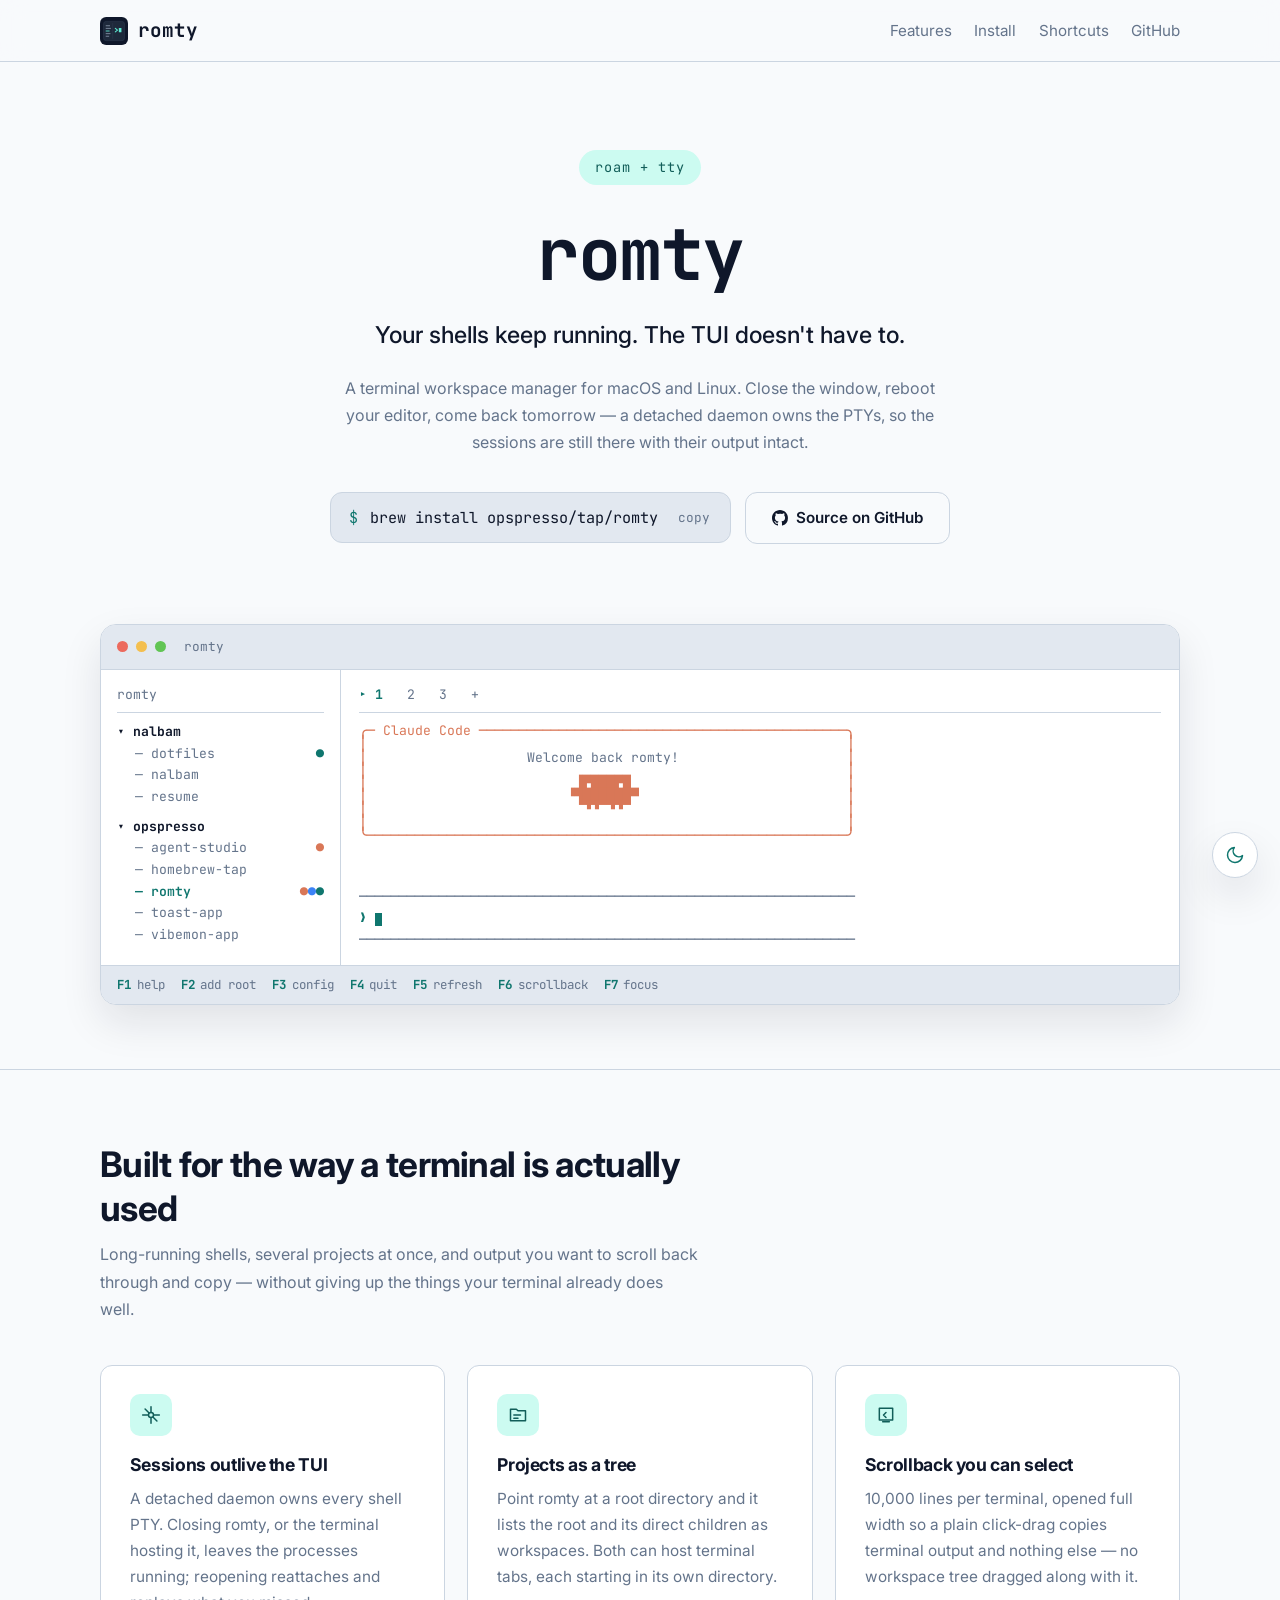
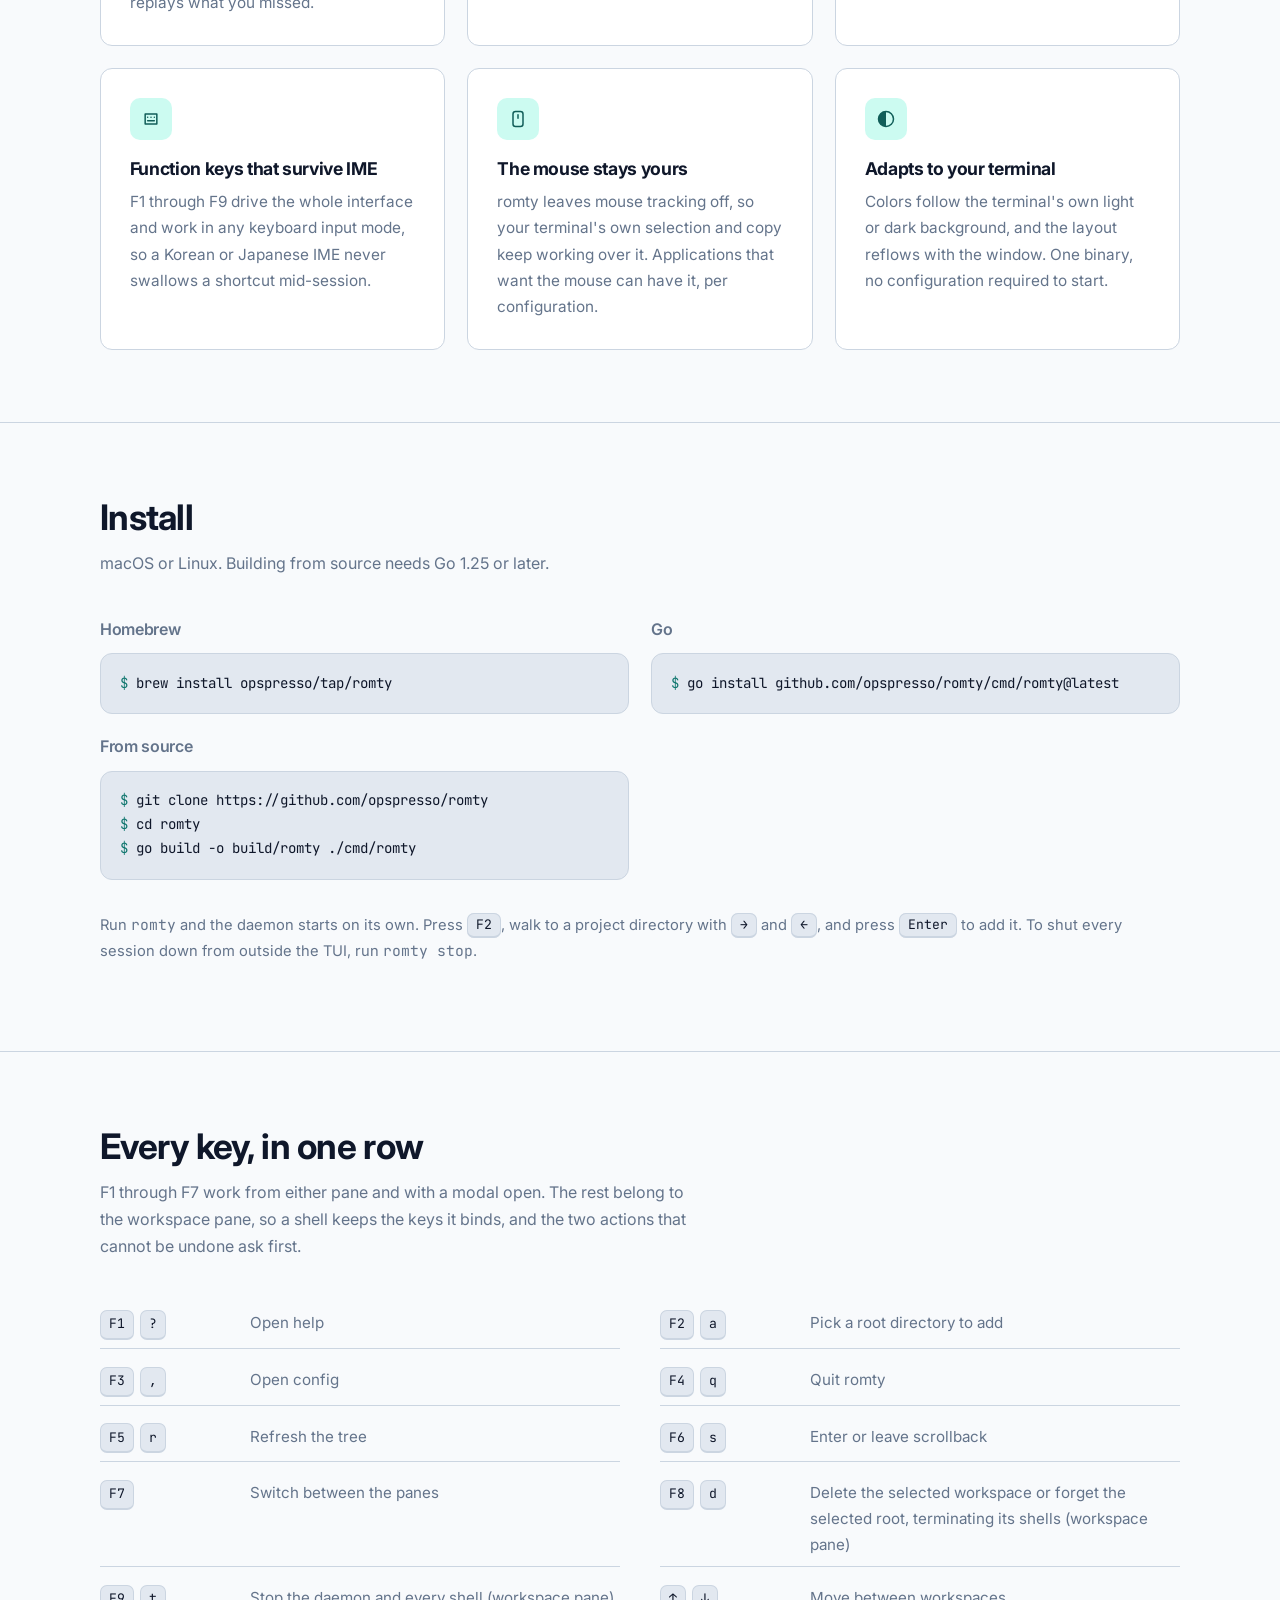
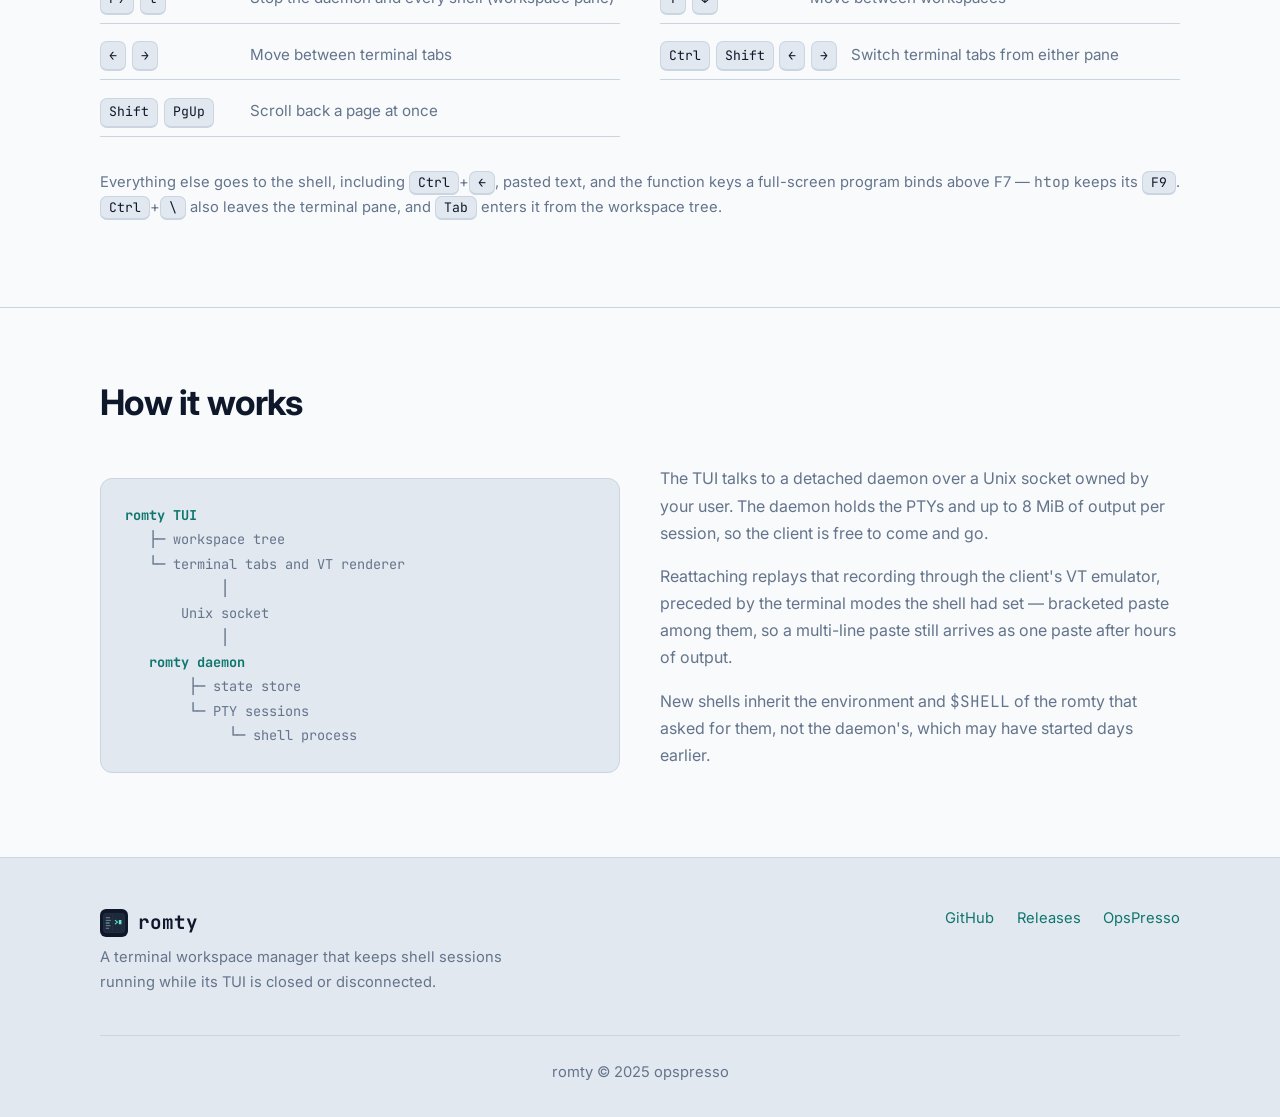
==== commit ef4d97e9: "docs: align workspace demo sessions" ====
--- a/docs/index.html
+++ b/docs/index.html
@@ -111,12 +111,20 @@
             <div class="tree-item"><span>— vibemon-app</span></div>
           </div>
           <div class="pane">
-            <div class="tabs"><span class="active">▸ 1</span> &nbsp; +</div>
-            <pre><span class="path">romty</span> <span class="branch">(main)</span> <span class="ok">✓</span> go test ./...
-ok  github.com/opspresso/romty/internal/daemon   11.6s
-ok  github.com/opspresso/romty/internal/ui        5.8s
-
-<span class="path">romty</span> <span class="branch">(main)</span> <span class="ok">✓</span> <span class="caret"></span></pre>
+            <div class="tabs"><span class="active">▸ 1</span> &nbsp; 2 &nbsp; 3 &nbsp; +</div>
+            <pre><span class="claude-screen"><span class="claude">╭─ Claude Code ──────────────────────────────────────────────╮</span>
+<span class="claude">│</span>                                                            <span class="claude">│</span>
+<span class="claude">│</span>                    Welcome back romty!                     <span class="claude">│</span>
+<span class="claude">│</span>                                                            <span class="claude">│</span>
+<span class="claude">│</span>                          <span class="claude">▐▛███▛█</span>                           <span class="claude">│</span>
+<span class="claude">│</span>                         <span class="claude">▝▜██████▀</span>                          <span class="claude">│</span>
+<span class="claude">│</span>                           <span class="claude">▝▝ ▝▝</span>                            <span class="claude">│</span>
+<span class="claude">│</span>                                                            <span class="claude">│</span>
+<span class="claude">╰────────────────────────────────────────────────────────────╯</span></span>
+
+──────────────────────────────────────────────────────────────
+<span class="path">❯</span> <span class="caret"></span>
+──────────────────────────────────────────────────────────────</pre>
           </div>
           <div class="statusbar">
             <span><b>F1</b>help</span>
--- a/docs/css/style.css
+++ b/docs/css/style.css
@@ -401,6 +401,15 @@
   color: var(--accent);
 }
 
+.pane .claude {
+  color: var(--agent-claude);
+}
+
+.pane .claude-screen {
+  display: block;
+  line-height: 1;
+}
+
 .pane .branch {
   color: #c4b5fd;
 }
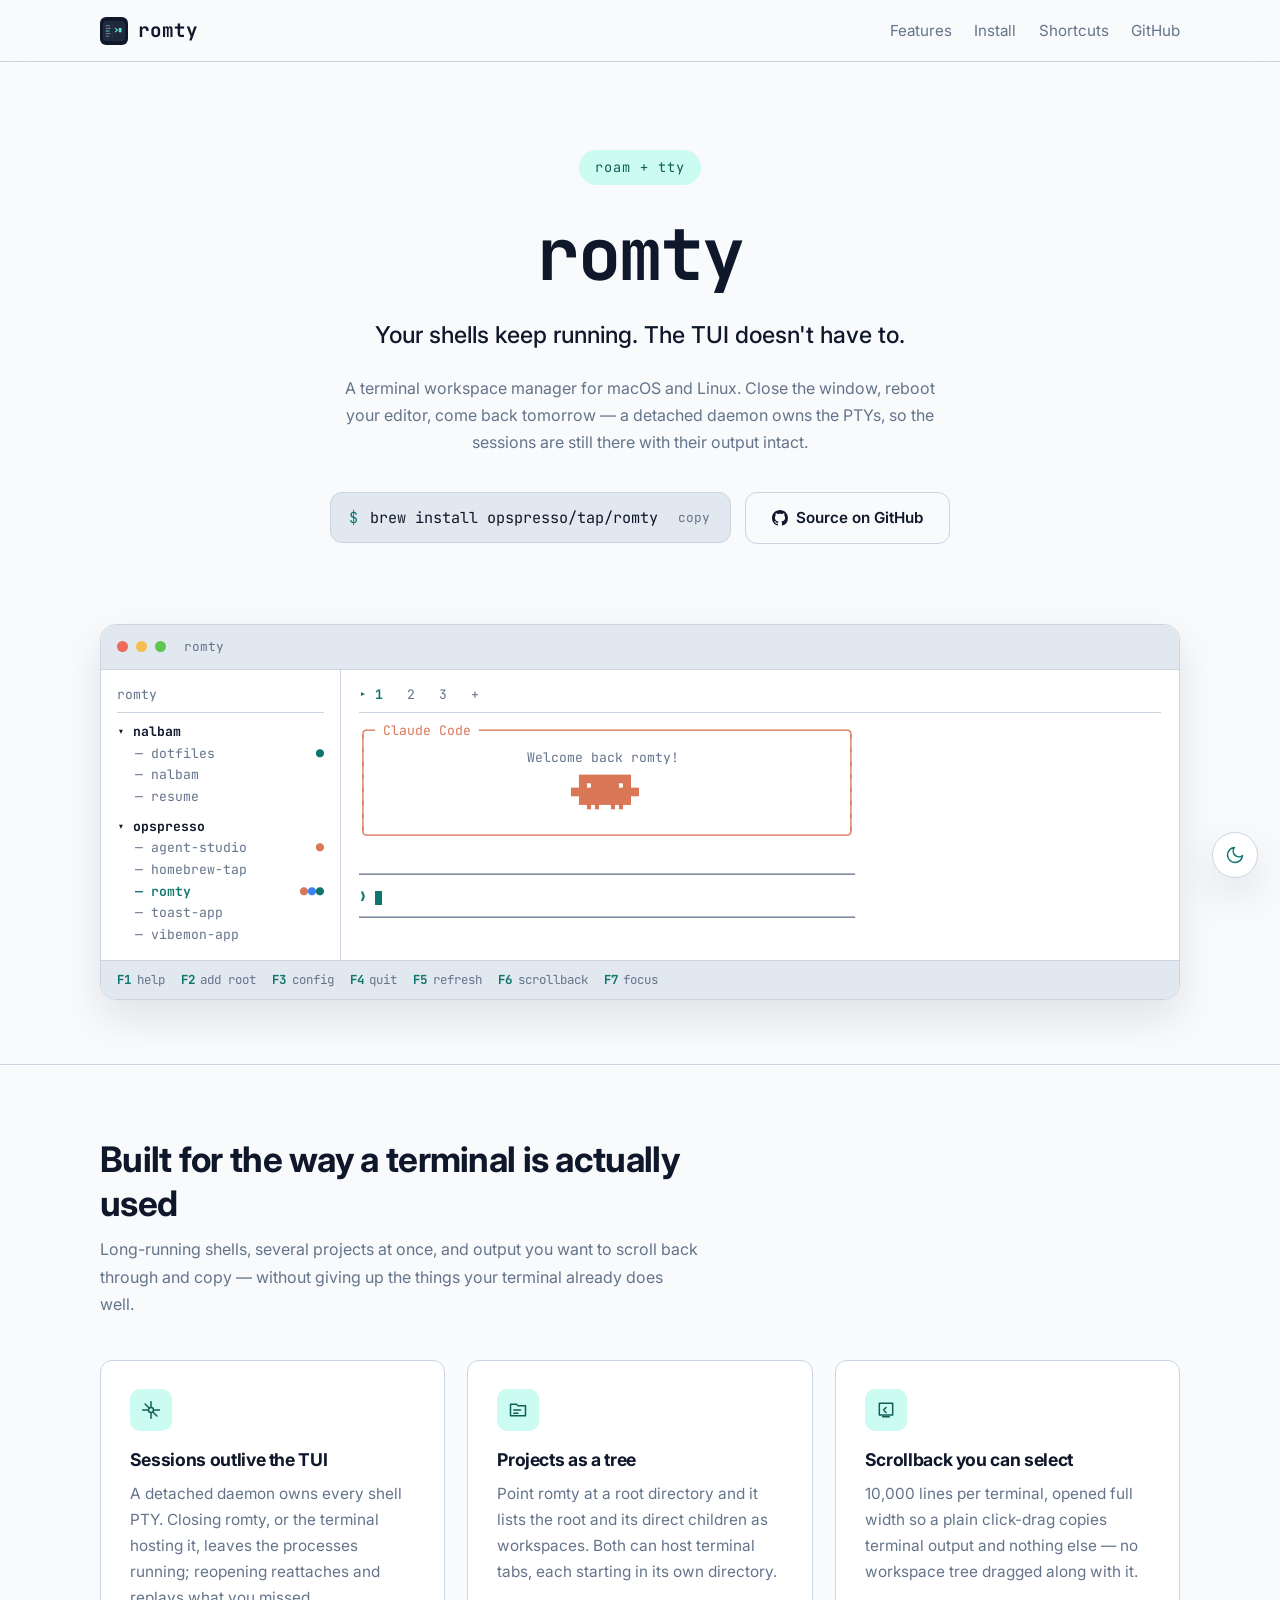
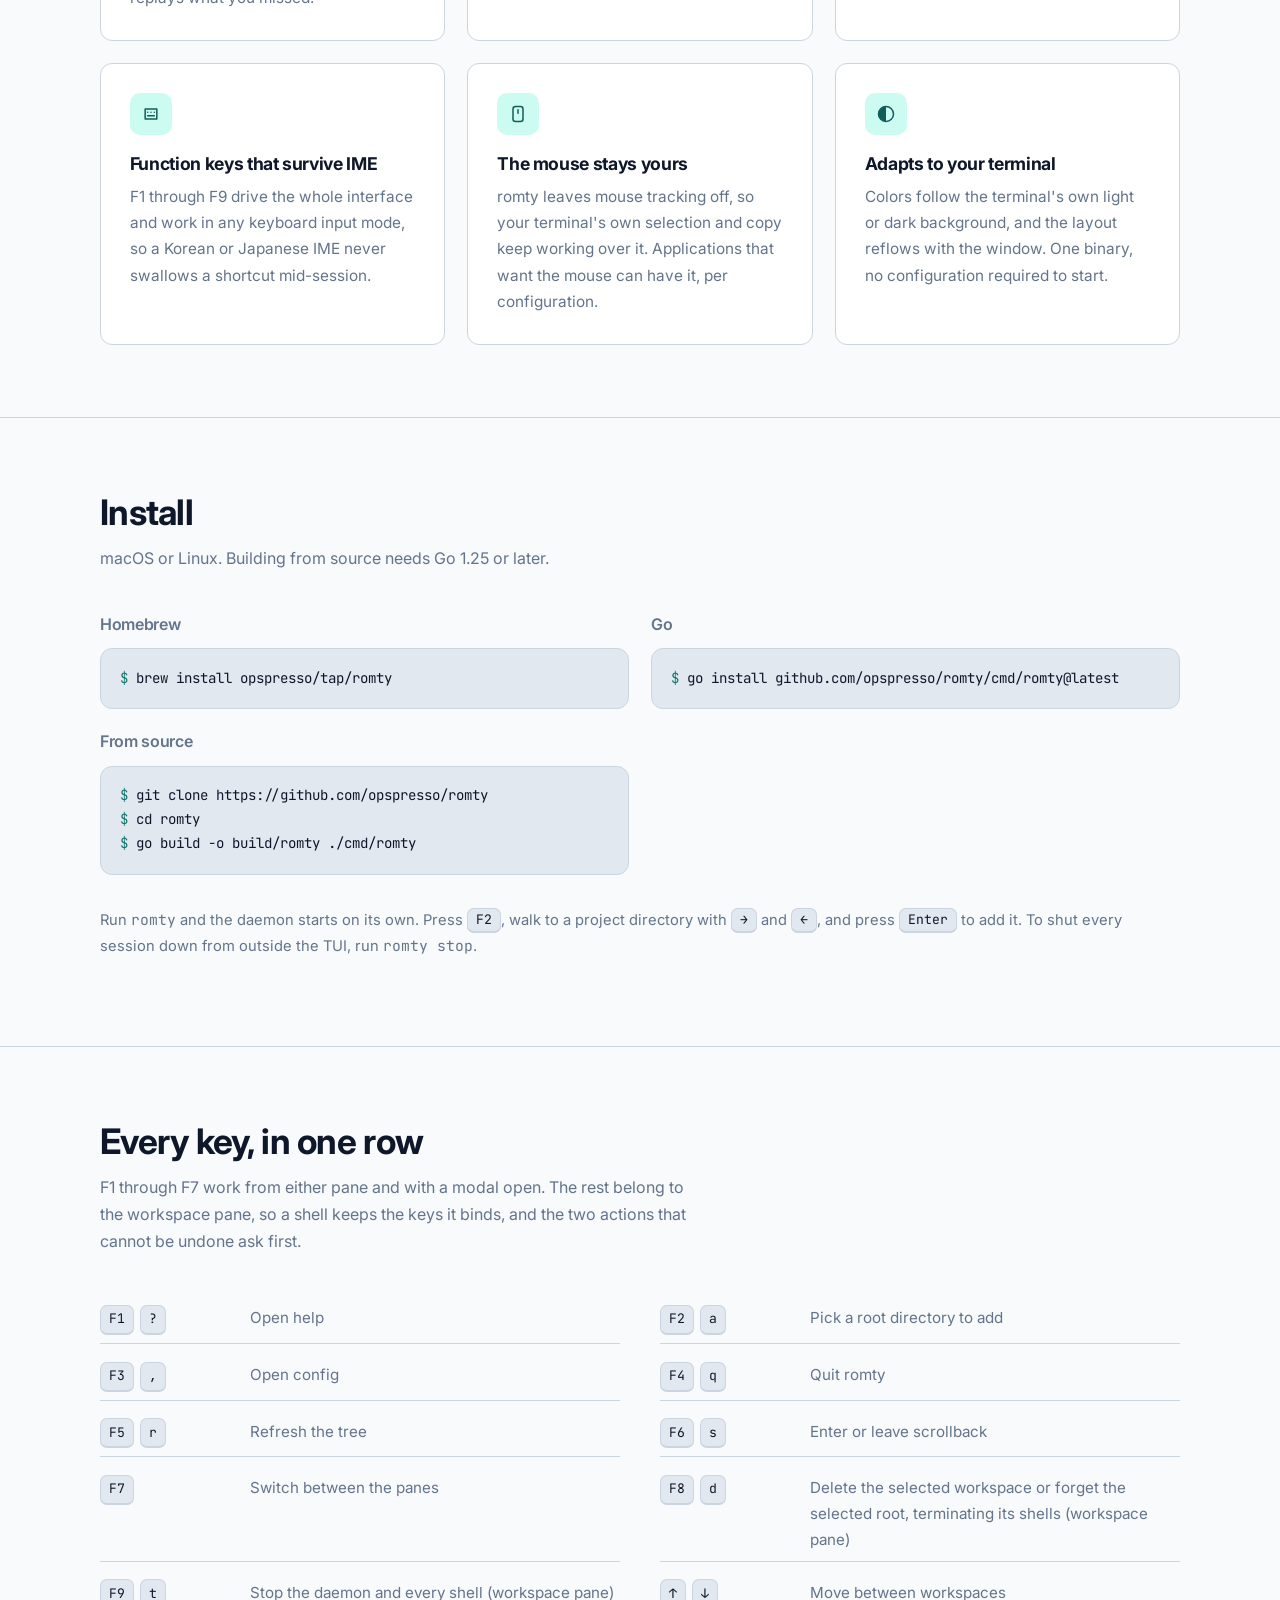
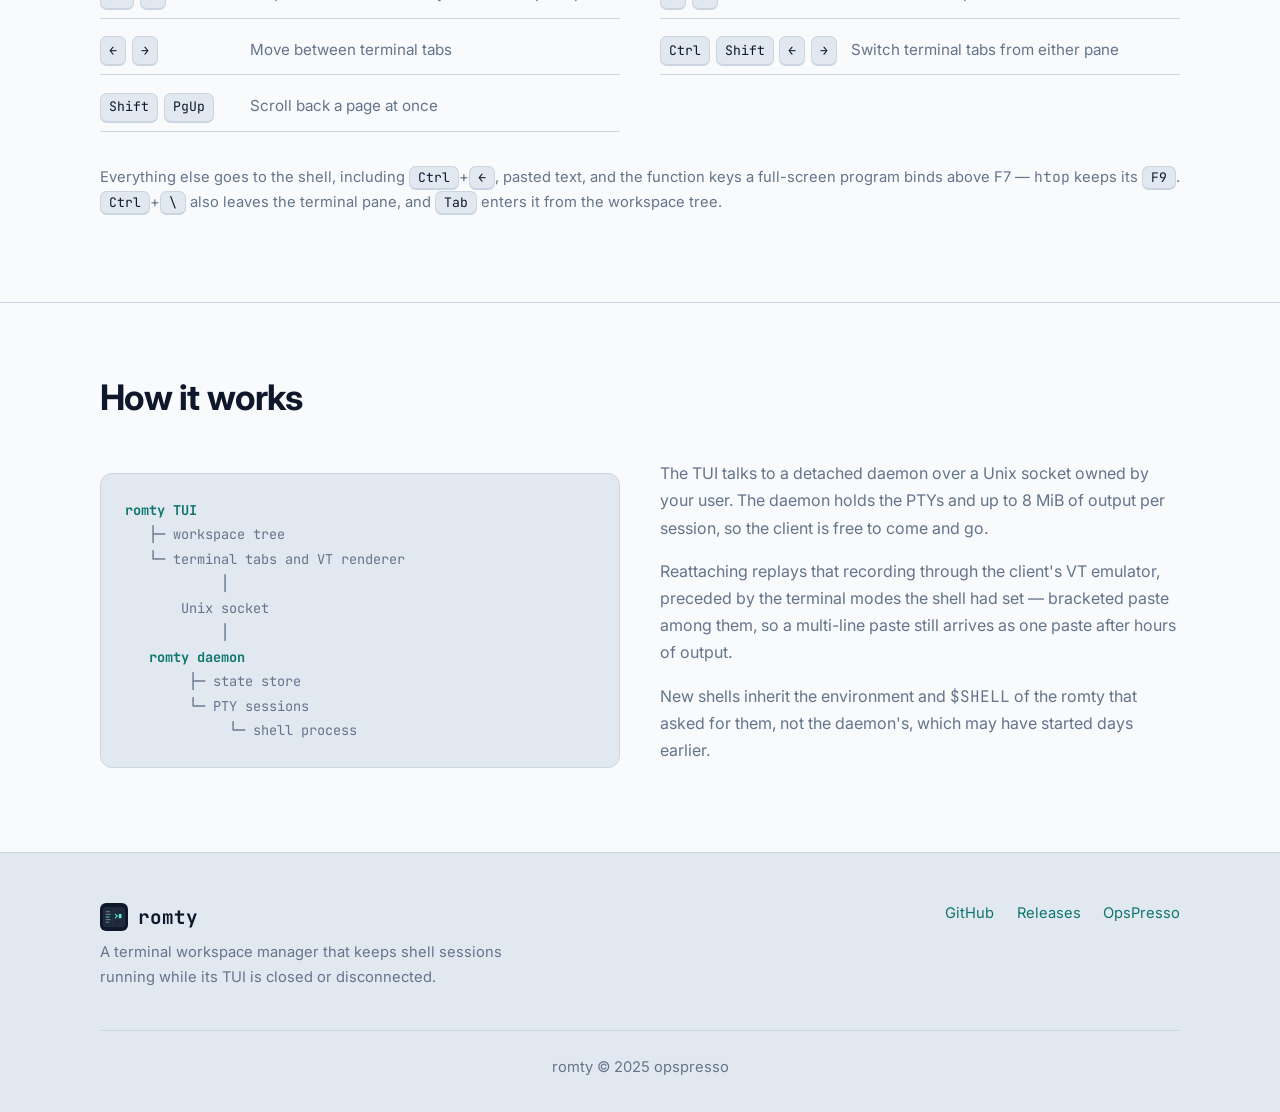
==== commit 21b52aa4: "fix: remove unnecessary blank line in index.html" ====
--- a/docs/index.html
+++ b/docs/index.html
@@ -121,7 +121,6 @@
 <span class="claude">│</span>                           <span class="claude">▝▝ ▝▝</span>                            <span class="claude">│</span>
 <span class="claude">│</span>                                                            <span class="claude">│</span>
 <span class="claude">╰────────────────────────────────────────────────────────────╯</span></span>
-
 ──────────────────────────────────────────────────────────────
 <span class="path">❯</span> <span class="caret"></span>
 ──────────────────────────────────────────────────────────────</pre>
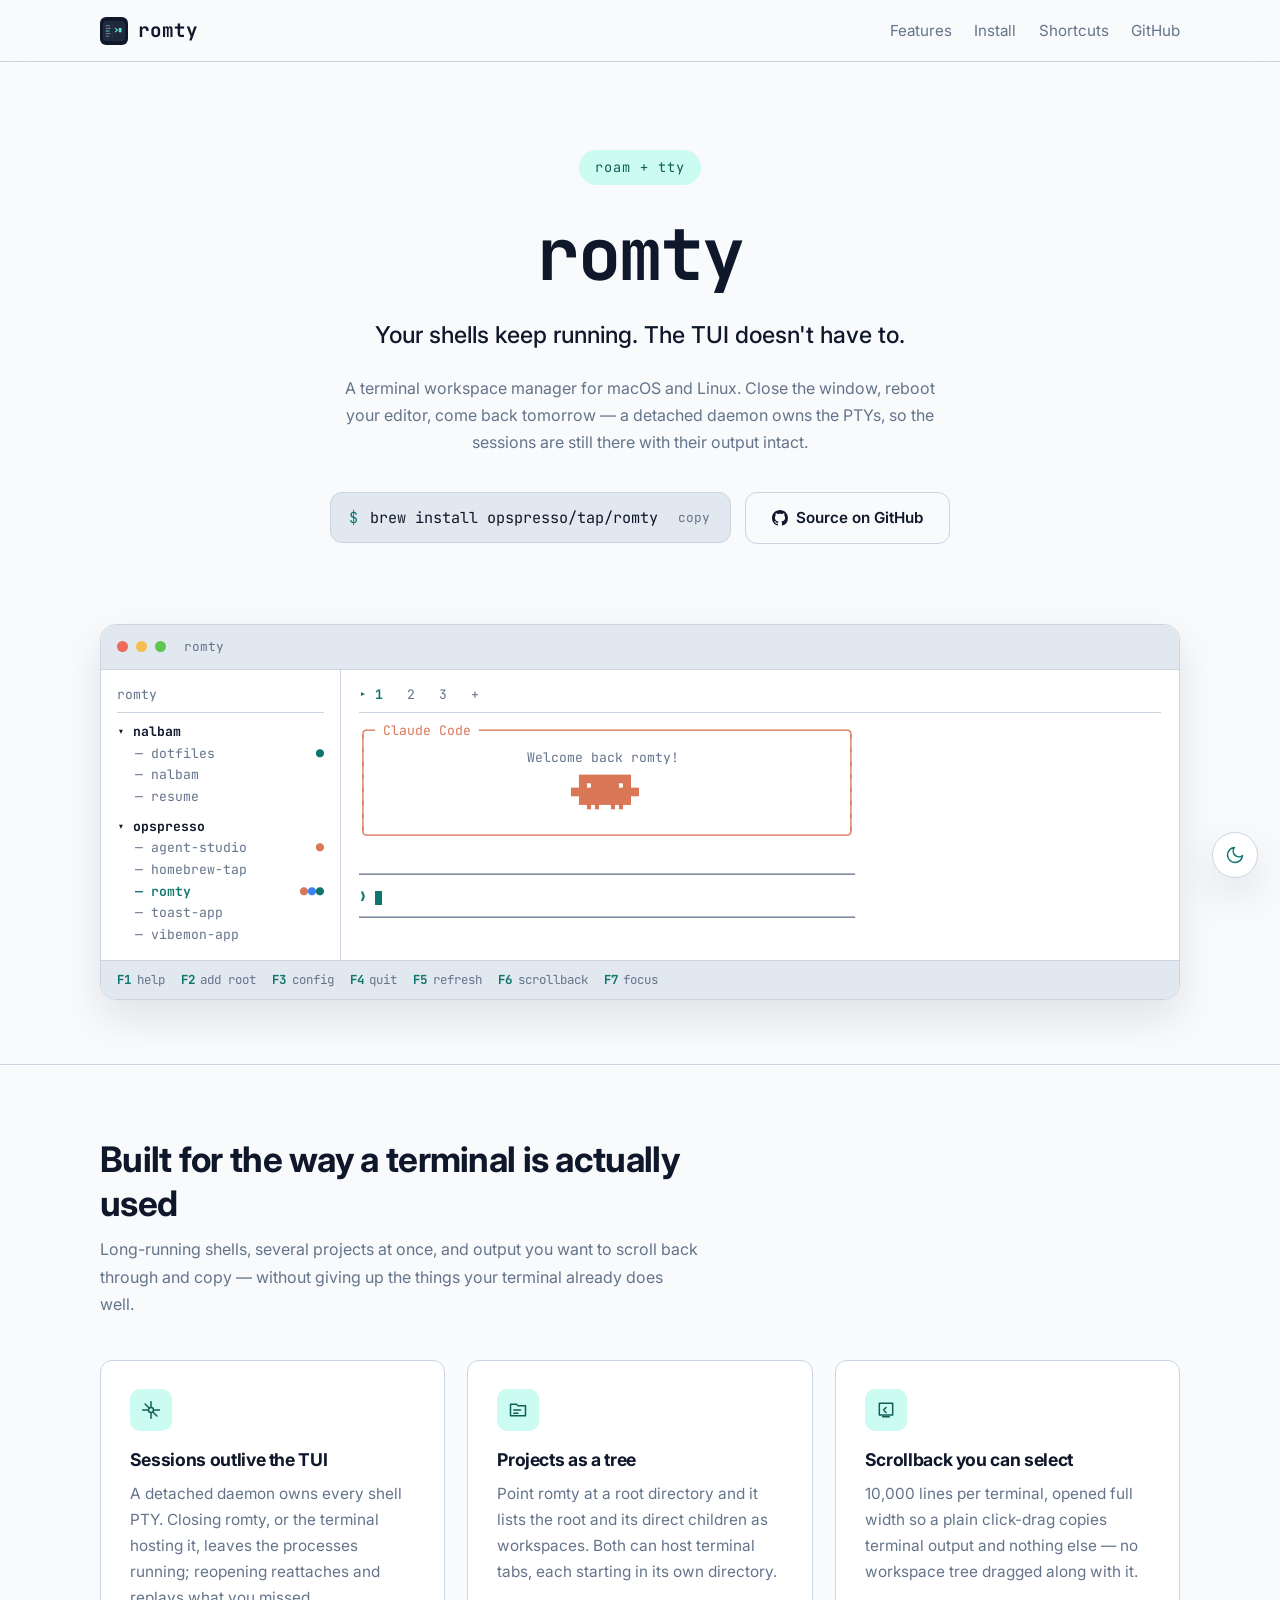
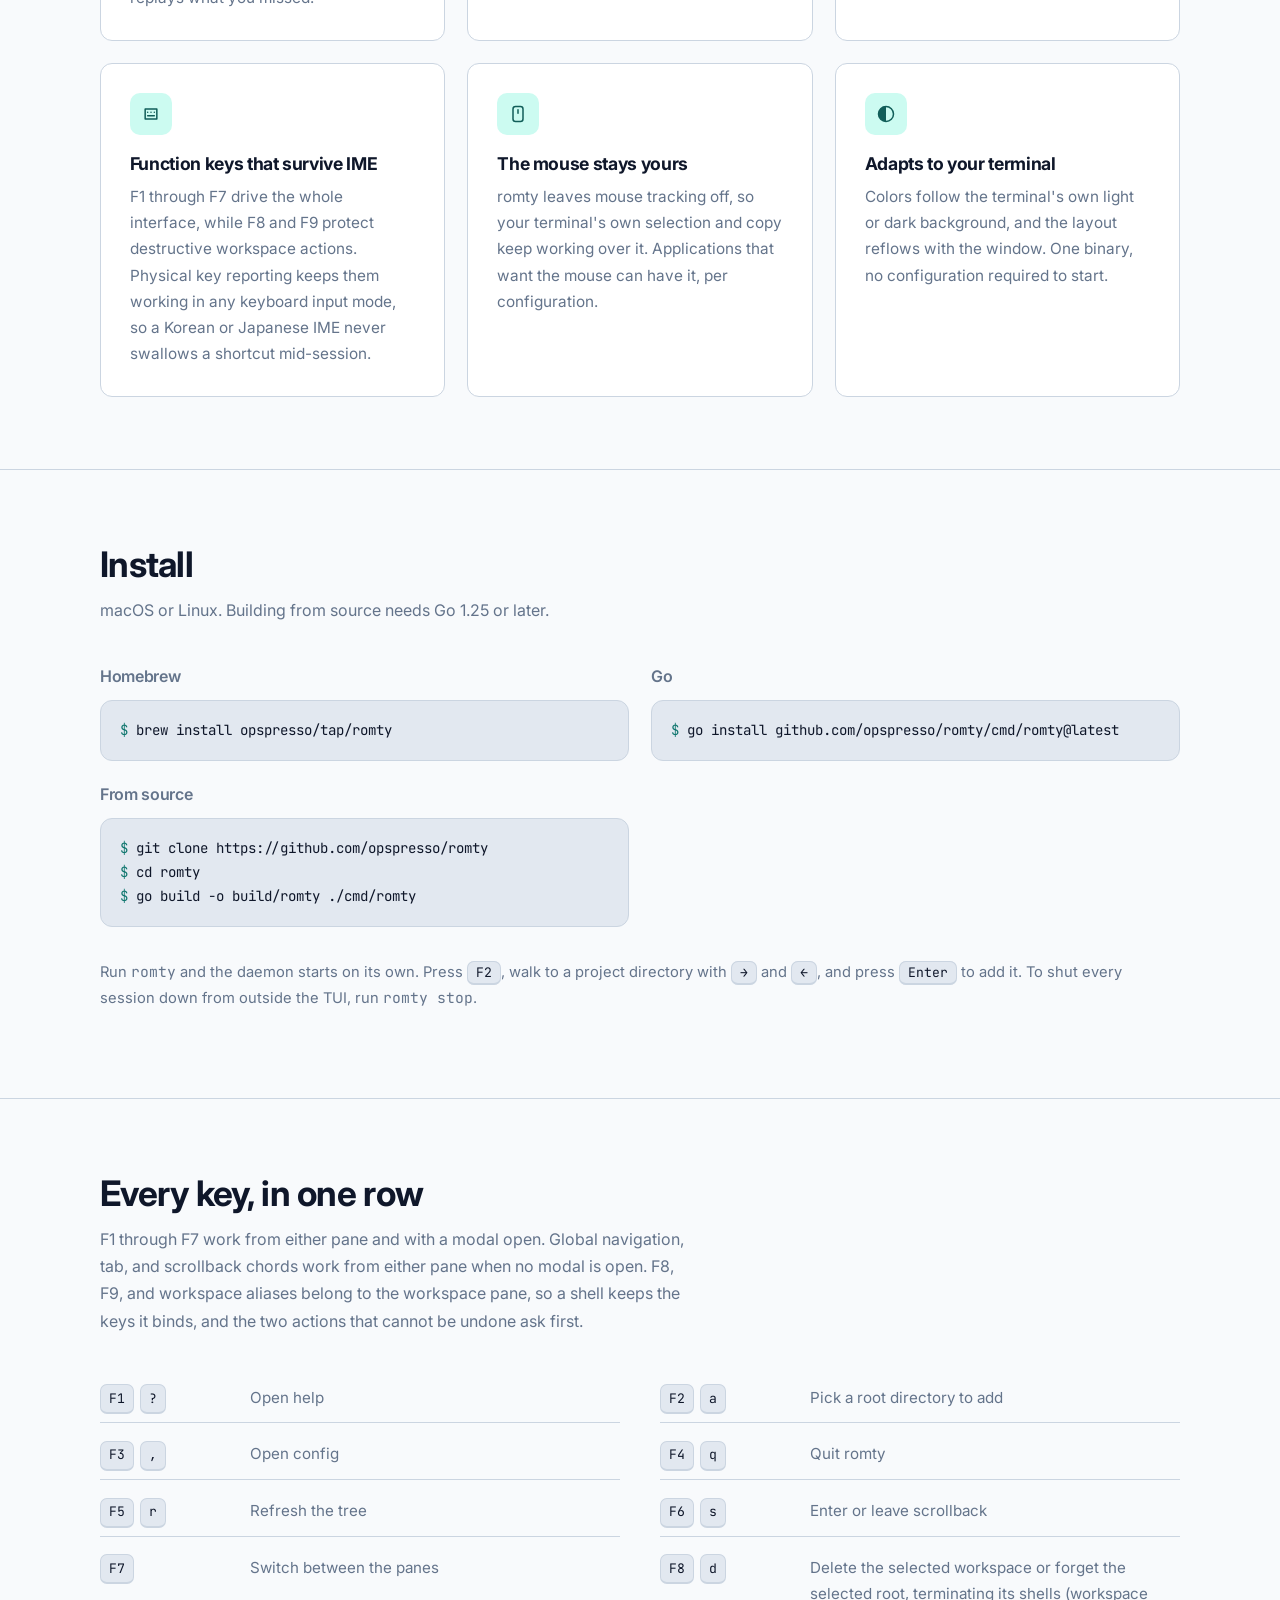
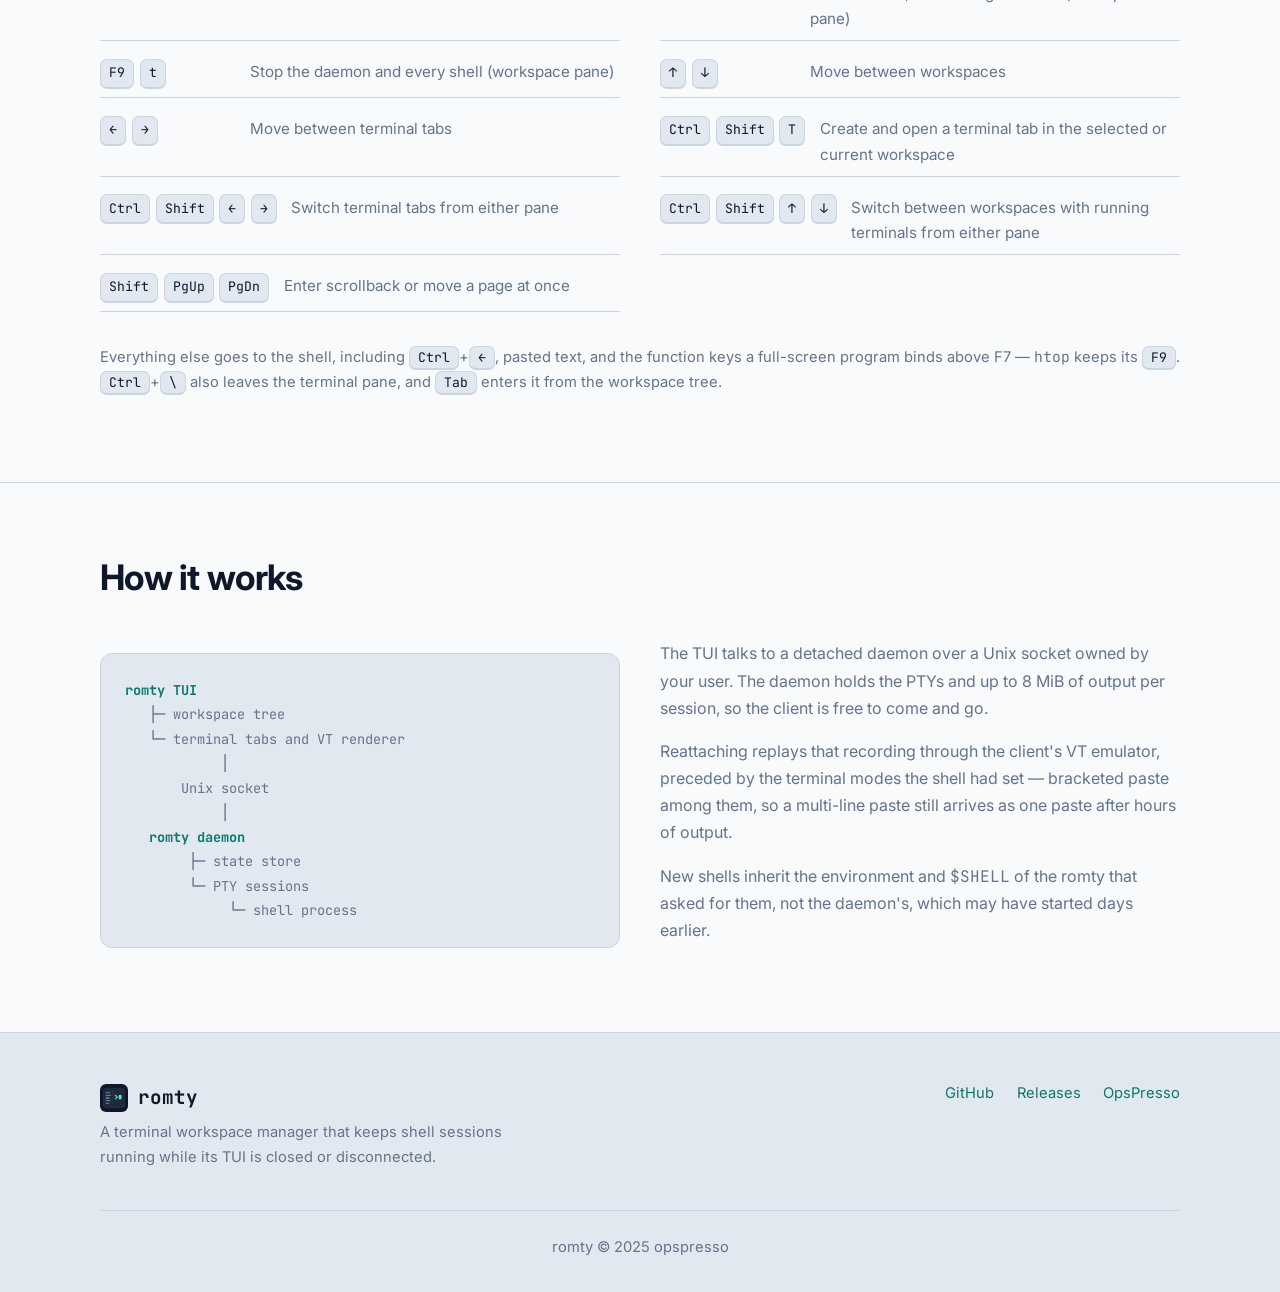
==== commit 6ea9a828: "feat: add new terminal tab shortcut" ====
--- a/docs/index.html
+++ b/docs/index.html
@@ -201,8 +201,9 @@
           </span>
           <h3>Function keys that survive IME</h3>
           <p>
-            F1 through F9 drive the whole interface and work in any keyboard input mode, so a
-            Korean or Japanese IME never swallows a shortcut mid-session.
+            F1 through F7 drive the whole interface, while F8 and F9 protect destructive
+            workspace actions. Physical key reporting keeps them working in any keyboard input
+            mode, so a Korean or Japanese IME never swallows a shortcut mid-session.
           </p>
         </div>
 
@@ -274,9 +275,10 @@
       <div class="section-head">
         <h2>Every key, in one row</h2>
         <p>
-          F1 through F7 work from either pane and with a modal open. The rest belong to the
-          workspace pane, so a shell keeps the keys it binds, and the two actions that cannot
-          be undone ask first.
+          F1 through F7 work from either pane and with a modal open. Global navigation, tab, and
+          scrollback chords work from either pane when no modal is open. F8, F9, and workspace
+          aliases belong to the workspace pane, so a shell keeps the keys it binds, and the two
+          actions that cannot be undone ask first.
         </p>
       </div>
 
@@ -298,10 +300,14 @@
         </div>
         <div class="key-row"><span class="caps"><kbd>←</kbd><kbd>→</kbd></span><span>Move between terminal tabs</span>
         </div>
+        <div class="key-row"><span class="caps"><kbd>Ctrl</kbd><kbd>Shift</kbd><kbd>T</kbd></span><span>Create and
+            open a terminal tab in the selected or current workspace</span></div>
         <div class="key-row"><span class="caps"><kbd>Ctrl</kbd><kbd>Shift</kbd><kbd>←</kbd><kbd>→</kbd></span><span>Switch
             terminal tabs from either pane</span></div>
-        <div class="key-row"><span class="caps"><kbd>Shift</kbd><kbd>PgUp</kbd></span><span>Scroll back a page at
-            once</span></div>
+        <div class="key-row"><span class="caps"><kbd>Ctrl</kbd><kbd>Shift</kbd><kbd>↑</kbd><kbd>↓</kbd></span><span>Switch
+            between workspaces with running terminals from either pane</span></div>
+        <div class="key-row"><span class="caps"><kbd>Shift</kbd><kbd>PgUp</kbd><kbd>PgDn</kbd></span><span>Enter
+            scrollback or move a page at once</span></div>
       </div>
 
       <p class="note">
